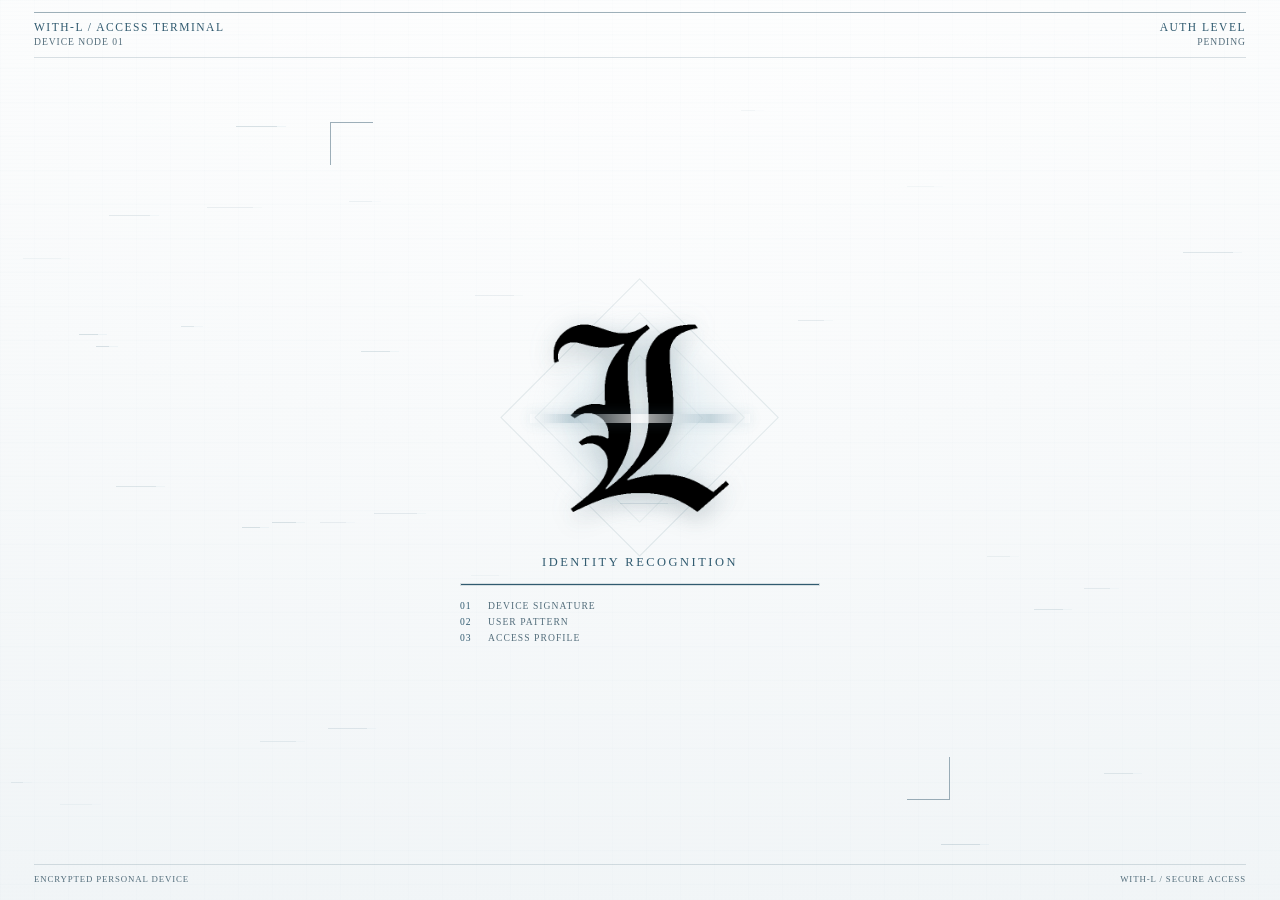
==== plus/index.html @ a5147365 "Update index.html" ====
<!DOCTYPE html>
<html lang="ja">
<head>

<!-- Google tag (gtag.js) -->
<script async src="https://www.googletagmanager.com/gtag/js?id=G-RCQJ80N404"></script>
<script>
  window.dataLayer = window.dataLayer || [];
  function gtag(){dataLayer.push(arguments);}
  gtag('js', new Date());

  gtag('config', 'G-RCQJ80N404');
</script>
  
  <meta charset="UTF-8">
  <meta name="viewport" content="width=device-width, initial-scale=1, viewport-fit=cover">
  <meta name="theme-color" content="#f5f7f8">
  <meta name="apple-mobile-web-app-capable" content="yes">
  <meta name="apple-mobile-web-app-title" content="with L+">

  <title>with L+</title>
  <meta
    name="description"
    content="Lと少し近い時間を過ごすための、with L派生版Webアプリです。"
  >

  <link rel="apple-touch-icon" href="../apple-touch-icon.png">
  <link rel="icon" type="image/png" href="../apple-touch-icon.png">
  <link rel="stylesheet" href="./style.css">
</head>

<body class="private-edition auth-locked">

  <section id="authOverlay" class="auth-overlay" role="dialog" aria-modal="true" aria-label="with L plus アクセス認証">
    <div class="auth-grid" aria-hidden="true"></div>
    <div class="auth-scan-beam" aria-hidden="true"></div>
    <div class="auth-fragments" id="authFragments" aria-hidden="true"></div>

    <header class="auth-hud" aria-hidden="true">
      <div><p>WITH-L / ACCESS TERMINAL</p><span>DEVICE NODE 01</span></div>
      <div><p>AUTH LEVEL</p><span id="authLevelLabel">PENDING</span></div>
    </header>

    <div id="authPanel" class="auth-panel">
      <div class="auth-logo-stage">
        <div class="auth-logo-diamond" aria-hidden="true"></div>
        <div class="auth-logo-halo" aria-hidden="true"></div>
        <img class="auth-logo" src="../l-logo.png" alt="Lのロゴ" draggable="false">
        <span class="auth-logo-reader" aria-hidden="true"></span>
      </div>
      <p id="authCode" class="auth-code">IDENTITY RECOGNITION</p>
      <div id="authProgress" class="auth-progress" aria-hidden="true"><span></span></div>
      <div id="authBootLog" class="auth-boot-log" aria-hidden="true">
        <p><span>01</span> DEVICE SIGNATURE</p>
        <p><span>02</span> USER PATTERN</p>
        <p><span>03</span> ACCESS PROFILE</p>
      </div>

      <div id="authIntro" class="auth-step" hidden>
        <p class="auth-message">
          貴女のことを確認させてもらいます。<br>
          嘘偽りなく答えてください。
        </p>
        <button id="authIntroContinue" class="auth-button auth-button-wide" type="button">
          CONTINUE
        </button>
      </div>

      <form id="authAgeForm" class="auth-step" hidden novalidate>
        <label for="authAge" class="auth-message">今、何歳ですか？</label>
        <p class="auth-input-note">ENTER YOUR AGE</p>
        <div class="auth-age-field">
          <input
            id="authAge"
            class="auth-passcode auth-age-input"
            type="text"
            inputmode="numeric"
            autocomplete="off"
            maxlength="3"
            pattern="[0-9]{1,3}"
            placeholder="--"
            aria-label="現在の年齢"
          >
          <span>AGE</span>
        </div>
        <button class="auth-button auth-button-wide" type="submit">SUBMIT</button>
        <p id="authAgeError" class="auth-error" role="alert"></p>
      </form>

      <div id="authQuestion" class="auth-step" hidden>
        <p class="auth-message">
          18歳以上ですか？
        </p>
        <div class="auth-choice-grid">
          <button class="auth-button" type="button" data-auth-age-confirm="yes">YES</button>
          <button class="auth-button auth-button-muted" type="button" data-auth-age-confirm="no">NO</button>
        </div>
      </div>

      <form id="authPasscodeForm" class="auth-step" hidden novalidate>
        <label for="authBirthYear" class="auth-message">最後にパスコードを入力してください。<br>パスコードは貴女の生まれ年です。</label>
        <p class="auth-input-note">ENTER 4 DIGITS</p>
        <input id="authBirthYear" class="auth-passcode" type="text" inputmode="numeric" autocomplete="off" maxlength="4" pattern="[0-9]{4}" placeholder="••••" aria-label="生まれ年4桁">
        <button class="auth-button auth-button-wide" type="submit">VERIFY</button>
        <p id="authError" class="auth-error" role="alert"></p>
      </form>

      <div id="authResult" class="auth-step auth-result" hidden>
        <p id="authResultCode" class="auth-result-code"></p>
        <p id="authResultMessage" class="auth-message"></p>
      </div>
    </div>

    <footer class="auth-footer" aria-hidden="true">
      <span>ENCRYPTED PERSONAL DEVICE</span><span>WITH-L / SECURE ACCESS</span>
    </footer>
  </section>

  <div class="screen-noise" aria-hidden="true"></div>
  <div class="scan-line" aria-hidden="true"></div>
  <div class="glitch-particles" id="glitchParticles" aria-hidden="true"></div>

  <main class="app-shell">
    <header class="top-hud" aria-label="端末情報">
      <div class="hud-block hud-left">
        <p class="hud-main">ID: WITH-L/01</p>
        <p class="hud-sub">ver.1.9.1</p>
        <div class="mini-meter" aria-hidden="true"><span></span></div>
      </div>

      <div class="clock-block">
        <time id="clock" class="clock">--:--:--</time>
        <p id="date" class="date">----</p>
      </div>

      <div class="hud-block hud-right">
        <p class="hud-main status-online">ONLINE</p>
        <p class="hud-sub">encrypted</p>
        <div class="hud-tools">
          <div class="signal-bars" aria-hidden="true">
            <span></span><span></span><span></span><span></span>
          </div>
        </div>
      </div>
    </header>

    <section class="hero" aria-labelledby="appTitle">
      <div class="side-data left-data" aria-hidden="true">
        <p>case file</p>
        <strong>WITH-L</strong>
        <div class="data-grid"></div>
      </div>

      <div class="logo-stage">
        <div class="logo-diamond" aria-hidden="true"></div>
        <div class="logo-glow" aria-hidden="true"></div>
        <div id="trainingLogoTimer" class="training-logo-timer" aria-hidden="true">
          <div class="training-logo-ring training-logo-ring-outer">
            <svg viewBox="0 0 120 120" preserveAspectRatio="xMidYMid meet">
              <circle class="training-logo-ring-track" cx="60" cy="60" r="53"></circle>
              <circle id="trainingLogoOuterProgress" class="training-logo-ring-progress" cx="60" cy="60" r="53"></circle>
            </svg>
          </div>
          <div class="training-logo-ring training-logo-ring-inner">
            <svg viewBox="0 0 120 120" preserveAspectRatio="xMidYMid meet">
              <circle class="training-logo-ring-track" cx="60" cy="60" r="44"></circle>
              <circle id="trainingLogoInnerProgress" class="training-logo-ring-progress" cx="60" cy="60" r="44"></circle>
            </svg>
          </div>
        </div>
        <div class="sleep-guide-rings" aria-hidden="true">
          <span class="sleep-guide-ring sleep-guide-ring-inner"></span>
          <span class="sleep-guide-ring sleep-guide-ring-outer"></span>
        </div>

        <div class="private-heartbeat" aria-hidden="true">
          <svg viewBox="0 0 420 90" preserveAspectRatio="none">
            <path
              class="heartbeat-base"
              d="M0 45 H115 L132 45 L143 20 L155 70 L168 45 H225 L238 45 L248 30 L258 58 L270 45 H420"
            ></path>
            <path
              class="heartbeat-pulse"
              d="M0 45 H115 L132 45 L143 20 L155 70 L168 45 H225 L238 45 L248 30 L258 58 L270 45 H420"
            ></path>
          </svg>
        </div>

        <img
          id="lLogo"
          class="l-logo"
          src="../l-logo.png"
          alt="Lのロゴ"
          draggable="false"
        >

        <div class="logo-slice slice-one" aria-hidden="true"></div>
        <div class="logo-slice slice-two" aria-hidden="true"></div>
      </div>

      <div class="side-data right-data" aria-hidden="true">
        <p>connection</p>
        <strong>stable</strong>
        <div class="waveform">
          <i></i><i></i><i></i><i></i><i></i>
          <i></i><i></i><i></i><i></i>
        </div>
      </div>

      <h1 id="appTitle" class="app-title">
        <span id="appTitleMain" class="app-title-main">with L</span>
        <span id="appTitleAccess" class="app-title-access" hidden>AGE VERIFIED</span>
      </h1>
      <p class="tagline">PRIVATE COMPANION TERMINAL</p>

      <div class="ornament" aria-hidden="true">
        <span></span><b>✦</b><span></span>
      </div>
    </section>

    <section id="menuPanel" class="menu-panel plus-menu-panel" aria-label="過ごし方を選ぶ">
      <button id="plusButton1" class="mode-button plus-mode-button plus-tone-private" type="button" data-mode="locked">
        <span id="plusIcon1" class="mode-icon" aria-hidden="true">
          <svg viewBox="0 0 24 24">
            <circle cx="6" cy="17" r="2.2"></circle>
            <path d="M8.2 17c4.8 0 3.2-9 8.2-9"></path>
            <circle cx="18" cy="7" r="2.2"></circle>
          </svg>
        </span>
        <span id="plusLabel1" class="mode-label">一緒に出かける</span>
        <span class="mode-arrow" aria-hidden="true">▶</span>
      </button>

      <button id="plusButton2" class="mode-button plus-mode-button plus-tone-bath" type="button" data-mode="locked">
        <span id="plusIcon2" class="mode-icon" aria-hidden="true">
          <svg viewBox="0 0 24 24">
            <path d="M5 10h11v4.2A4.8 4.8 0 0 1 11.2 19H9.8A4.8 4.8 0 0 1 5 14.2Z"></path>
            <path d="M16 11h1.2a2.3 2.3 0 0 1 0 4.6H16"></path>
            <path d="M8 7c-1-1.1 1-1.8 0-3"></path>
            <path d="M12 7c-1-1.1 1-1.8 0-3"></path>
            <path d="M4 20h14"></path>
          </svg>
        </span>
        <span id="plusLabel2" class="mode-label">一緒に食事する</span>
        <span class="mode-arrow" aria-hidden="true">▶</span>
      </button>

      <button id="plusButton3" class="mode-button plus-mode-button plus-tone-training" type="button" data-mode="locked">
        <span id="plusIcon3" class="mode-icon" aria-hidden="true">
          <svg viewBox="0 0 24 24">
            <circle cx="9" cy="12" r="4.5"></circle>
            <circle cx="15" cy="12" r="4.5"></circle>
            <path d="M11.5 8.3a4.5 4.5 0 0 1 0 7.4"></path>
          </svg>
        </span>
        <span id="plusLabel3" class="mode-label">一緒に過ごす</span>
        <span class="mode-arrow" aria-hidden="true">▶</span>
      </button>

      <button id="plusButton4" class="mode-button plus-mode-button plus-tone-sleep" type="button" data-mode="locked">
        <span id="plusIcon4" class="mode-icon" aria-hidden="true">
          <svg viewBox="0 0 24 24">
            <circle cx="12" cy="12" r="7.2"></circle>
            <path d="M12 8.2v4.1l2.8 1.7"></path>
            <path d="M12 2.8v2M12 19.2v2"></path>
          </svg>
        </span>
        <span id="plusLabel4" class="mode-label">一緒に集中</span>
        <span class="mode-arrow" aria-hidden="true">▶</span>
      </button>
    </section>

    <section id="modePanel" class="mode-panel" aria-live="polite" hidden>
      <div class="mode-heading">
        <button
          id="backButton"
          class="back-button"
          type="button"
          aria-label="最初の画面へ戻る"
        >←</button>

        <div>
          <p id="modeCode" class="mode-code">SESSION</p>
          <h2 id="modeTitle">一緒に過ごす</h2>
        </div>

        <div class="mode-heading-tools">
          <button
            id="trainingThemeButton"
            class="training-theme-button"
            type="button"
            aria-pressed="false"
            aria-label="ダークモードに切り替える"
            title="DARK MODE"
            hidden
          >
            <span id="trainingThemeLabel">D</span>
          </button>

          <div class="elapsed-wrap">
            <span>ELAPSED</span>
            <time id="elapsedTime">00:00</time>
          </div>
        </div>
      </div>

      <div id="actionButtons" class="action-grid"></div>

      <section id="bathScreen" class="bath-screen" aria-label="一緒にお風呂" hidden>
        <div class="bath-status">
          <span>BATH SESSION</span>
          <span id="bathTemperatureLabel">40°C</span>
        </div>

        <div class="bath-time-block">
          <time id="bathTime" datetime="PT0S">00:00</time>
          <span>ELAPSED BATH TIME</span>
        </div>

        <fieldset class="bath-temperature">
          <legend>WATER TEMPERATURE</legend>
          <div class="bath-temperature-grid">
            <label><input type="radio" name="bathTemperature" value="38"><span>38℃</span></label>
            <label><input type="radio" name="bathTemperature" value="39"><span>39℃</span></label>
            <label><input type="radio" name="bathTemperature" value="40" checked><span>40℃</span></label>
            <label><input type="radio" name="bathTemperature" value="41"><span>41℃</span></label>
            <label><input type="radio" name="bathTemperature" value="42"><span>42℃</span></label>
          </div>
        </fieldset>

        <div class="bath-controls">
          <button id="bathStartButton" class="training-primary-button" type="button">START / 入浴開始</button>
          <button id="bathEndButton" class="training-sub-button" type="button" disabled>END / 入浴終了</button>
        </div>

        <p class="training-safety-note">のぼせないよう、水分を取りながら使用してください。</p>
      </section>


      <section
        id="trainingScreen"
        class="training-inline"
        aria-label="一緒に運動"
        hidden
      >

        <section id="trainingSetupView" class="training-view training-setup-view" hidden>
          <div class="training-section-heading">
            <div>
              <p>SESSION CONFIGURATION</p>
              <h3 id="trainingSetupTitle">スクワット</h3>
            </div>
            <button
              id="trainingSetupBackButton"
              class="training-mini-button"
              type="button"
            >CHOICES</button>
          </div>

          <p id="trainingSetupSummary" class="training-setup-summary"></p>

          <div id="trainingSetupFields" class="training-config-card">
            <label class="training-field training-field-wide">
              <span>EXERCISE / 種目</span>
              <input id="trainingSetupName" type="text" maxlength="28">
            </label>

            <label class="training-field">
              <span>TYPE / 計測</span>
              <select id="trainingSetupType">
                <option value="reps">回数</option>
                <option value="timer">タイマー</option>
              </select>
            </label>

            <label class="training-field">
              <span>TARGET / 目標</span>
              <input
                id="trainingSetupTarget"
                type="number"
                min="1"
                max="999"
                inputmode="numeric"
              >
            </label>

            <label class="training-field">
              <span>SETS / セット</span>
              <input
                id="trainingSetupSets"
                type="number"
                min="1"
                max="10"
                inputmode="numeric"
              >
            </label>

            <label class="training-field">
              <span>REST / 休憩秒</span>
              <input
                id="trainingSetupRest"
                type="number"
                min="0"
                max="300"
                inputmode="numeric"
              >
            </label>
          </div>

          <button
            id="trainingStartButton"
            class="training-primary-button"
            type="button"
          >START / トレーニング開始</button>

          <p class="training-safety-note">
            体調に異変を感じた場合は、無理をせず中止してください。
          </p>
        </section>

        <section id="trainingEditorView" class="training-view training-editor-view" hidden>
          <div class="training-section-heading">
            <div>
              <p>PROGRAM CONFIGURATION</p>
              <h3>PROGRAM ARCHIVE</h3>
            </div>
            <span id="trainingMenuCount">3 ITEMS</span>
          </div>

          <div id="trainingMenuList" class="training-menu-list"></div>

          <button
            id="trainingAddItemButton"
            class="training-sub-button training-add-button"
            type="button"
          >＋ ADD ITEM</button>

          <button
            id="trainingEditorDoneButton"
            class="training-primary-button"
            type="button"
          >CLOSE</button>
        </section>

        <section id="trainingWorkoutView" class="training-view training-workout-view" hidden>
          <div class="training-workout-meta">
            <span id="trainingStepLabel">MENU 1 / 1</span>
            <span id="trainingSetLabel">SET 1 / 3</span>
          </div>

          <h3 id="trainingExerciseName" class="training-exercise-name">スクワット</h3>

          <button
            id="trainingTapButton"
            class="training-tap-button"
            type="button"
            aria-label="回数を1回追加"
          >
            <div id="trainingVital" class="training-vital" aria-hidden="true">
              <svg viewBox="0 0 480 92" preserveAspectRatio="none">
                <path class="training-vital-base" d="M0 46H112l17-1 13-28 17 59 16-31 19 1h61l14-1 11-18 14 36 16-18h170"></path>
                <path class="training-vital-pulse" d="M0 46H112l17-1 13-28 17 59 16-31 19 1h61l14-1 11-18 14 36 16-18h170"></path>
              </svg>
            </div>

            <span id="trainingTapLabel" class="training-tap-label">TAP</span>

            <span class="training-tap-value">
              <strong id="trainingValue">0</strong>
              <span id="trainingUnit">REP</span>
            </span>

            <small id="trainingTargetText" class="training-target">
              <span class="training-target-label">TARGET</span>
              <span id="trainingTargetValue" class="training-target-value">15</span>
            </small>
          </button>

          <div class="training-control-row">
            <button id="trainingPauseButton" class="training-control-button" type="button">
              PAUSE
            </button>
            <button id="trainingEndButton" class="training-control-button is-danger" type="button">
              END
            </button>
          </div>
        </section>

        <section id="trainingRestView" class="training-view training-rest-view" hidden>
          <p class="training-rest-code">RECOVERY SEQUENCE</p>
          <h3>REST</h3>
          <strong id="trainingRestTime">00:30</strong>
          <p id="trainingNextLabel">NEXT / スクワット SET 2</p>

          <button id="trainingSkipRestButton" class="training-sub-button" type="button">
            SKIP REST
          </button>

          <div class="training-control-row">
            <button id="trainingRestPauseButton" class="training-control-button" type="button">
              PAUSE
            </button>
            <button id="trainingRestEndButton" class="training-control-button is-danger" type="button">
              END
            </button>
          </div>
        </section>

      </section>
    </section>

    <section id="dialogueWindow" class="dialogue-window" aria-live="polite">
      <div class="speaker-tab">L</div>

      <button
        id="talkButton"
        class="talk-button"
        type="button"
        aria-label="Lの次の話を聞く"
      >
        TALK / 次の話
      </button>

      <button
        id="dialogueButton"
        class="dialogue-content"
        type="button"
        aria-label="メッセージを進める"
      >
        <span id="messageText" class="message-text"></span>
        <span id="typingCursor" class="typing-cursor" aria-hidden="true"></span>
        <span class="tap-hint" aria-hidden="true">TAP TO CONTINUE</span>
        <span class="next-indicator" aria-hidden="true">▼</span>
      </button>
    </section>

    <footer class="footer-note">
      <span>with L+ / UNOFFICIAL FAN-MADE PROJECT</span>
      <span>made by @uni_ikr</span>
    </footer>
  </main>
<section
    id="sleepScreen"
    class="sleep-screen"
    role="dialog"
    aria-modal="true"
    aria-label="一緒に眠る画面"
    hidden
  >
    <div class="sleep-stars" aria-hidden="true"></div>

    <div class="sleep-status">
      <span class="sleep-status-label">SLEEP LINK ACTIVE</span>

      <div class="sleep-time-data">
        <div>
          <span>TIME</span>
          <time id="sleepClock">--:--</time>
        </div>

        <div>
          <span>SLEEP</span>
          <time id="sleepElapsed">00:00:00</time>
        </div>
      </div>
    </div>

    <div class="sleep-visual" aria-hidden="true">
      <div class="sleep-breath-ring ring-one"></div>
      <div class="sleep-breath-ring ring-two"></div>
      <img
        class="sleep-logo"
        src="../l-logo.png"
        alt=""
        draggable="false"
      >
    </div>

    <p id="sleepLine" class="sleep-line">
      おやすみなさい。眠るまで、私がそばにいます。
    </p>

    <div id="sleepControls" class="sleep-controls">
      <button id="wakeButton" class="wake-button" type="button">
        WAKE / 起きる
      </button>
      <p>画面をタップすると操作表示を切り替えます</p>
    </div>
  </section>

  <script src="./script.js"></script>
</body>
</html>
---- plus/style.css ----
:root {
  --bg: #f3f6f7;
  --surface: rgba(255, 255, 255, 0.82);
  --ink: #15232b;
  --muted: #536d7b;
  --line: rgba(72, 105, 123, 0.52);
  --line-soft: rgba(72, 105, 123, 0.20);
  --accent: #64879a;
  --accent-dark: #315b70;
  --shadow: rgba(47, 75, 89, 0.16);
  --safe-top: env(safe-area-inset-top, 0px);
  --safe-bottom: env(safe-area-inset-bottom, 0px);
  --font-ui:
    "Avenir Next",
    "Helvetica Neue",
    -apple-system,
    BlinkMacSystemFont,
    "Hiragino Kaku Gothic ProN",
    "Hiragino Sans",
    sans-serif;
  --font-jp:
    "Hiragino Mincho ProN",
    "Yu Mincho",
    "YuMincho",
    "Noto Serif JP",
    serif;
  --font-display:
    "Times New Roman",
    "Baskerville",
    Georgia,
    serif;
}

* {
  box-sizing: border-box;
}

html {
  min-height: 100%;
  background: var(--bg);
}

body {
  min-width: 320px;
  min-height: 100vh;
  min-height: 100dvh;
  margin: 0;
  overflow-x: hidden;
  color: var(--ink);
  background:
    linear-gradient(rgba(255, 255, 255, 0.70), rgba(241, 245, 247, 0.88)),
    repeating-linear-gradient(
      0deg,
      rgba(65, 103, 123, 0.035) 0,
      rgba(65, 103, 123, 0.035) 1px,
      transparent 1px,
      transparent 4px
    ),
    radial-gradient(
      circle at 50% 25%,
      #ffffff 0,
      #f7f9fa 44%,
      #edf2f4 100%
    );
  font-family: var(--font-jp);
  font-weight: 400;
  font-synthesis: none;
  font-kerning: normal;
  font-feature-settings: "palt" 1;
  -webkit-font-smoothing: antialiased;
  text-rendering: optimizeLegibility;
  -webkit-tap-highlight-color: transparent;
}

button {
  color: inherit;
  font: inherit;
}

button:focus-visible {
  outline: 2px solid var(--accent-dark);
  outline-offset: 3px;
}

[hidden] {
  display: none !important;
}

.screen-noise,
.scan-line,
.glitch-particles {
  position: fixed;
  inset: 0;
  z-index: 20;
  pointer-events: none;
}

.screen-noise {
  opacity: 0.16;
  mix-blend-mode: multiply;
  background-image:
    repeating-radial-gradient(
      circle at 20% 30%,
      rgba(50, 91, 111, 0.08) 0 0.4px,
      transparent 0.5px 4px
    ),
    repeating-radial-gradient(
      circle at 75% 65%,
      rgba(50, 91, 111, 0.06) 0 0.5px,
      transparent 0.6px 5px
    );
  background-size: 90px 90px, 120px 120px;
  animation: noiseShift 0.22s steps(2) infinite;
}

.scan-line {
  top: -22vh;
  bottom: auto;
  height: 18vh;
  opacity: 0.14;
  background: linear-gradient(
    to bottom,
    transparent,
    rgba(92, 131, 151, 0.04) 20%,
    rgba(92, 131, 151, 0.18) 52%,
    rgba(255, 255, 255, 0.38) 58%,
    transparent
  );
  animation: scan 8s linear infinite;
}

.glitch-particles span {
  position: absolute;
  top: var(--y);
  left: var(--x);
  width: var(--w);
  height: 1px;
  opacity: var(--o);
  background: rgba(81, 127, 151, 0.72);
  box-shadow: 10px 0 rgba(178, 208, 219, 0.52);
  animation: particleFlicker var(--d) steps(2) infinite;
}

.app-shell {
  position: relative;
  z-index: 1;
  display: flex;
  flex-direction: column;
  width: min(100%, 720px);
  min-height: 100vh;
  min-height: 100dvh;
  margin: 0 auto;
  padding:
    calc(12px + var(--safe-top))
    clamp(14px, 4vw, 34px)
    calc(12px + var(--safe-bottom));
}

.app-shell::before,
.app-shell::after {
  content: "";
  position: fixed;
  top: 12px;
  bottom: 12px;
  width: 1px;
  opacity: 0.46;
  background: linear-gradient(
    to bottom,
    transparent,
    var(--line) 10%,
    var(--line-soft) 55%,
    var(--line) 90%,
    transparent
  );
}

.app-shell::before {
  left: max(8px, calc(50% - 370px));
}

.app-shell::after {
  right: max(8px, calc(50% - 370px));
}

.top-hud {
  position: relative;
  display: grid;
  grid-template-columns: 1fr auto 1fr;
  align-items: start;
  gap: 10px;
  flex: 0 0 auto;
  padding: 3px 0 8px;
  border-top: 1px solid var(--line);
  font-family: var(--font-display);
}

.hud-block {
  padding-top: 8px;
  color: var(--muted);
  letter-spacing: 0.06em;
}

.hud-right {
  text-align: right;
}

.hud-main,
.hud-sub,
.date,
.tagline,
.mode-code {
  margin: 0;
}

.hud-main {
  font-size: clamp(0.67rem, 2.5vw, 0.82rem);
}

.hud-sub {
  margin-top: 2px;
  font-size: clamp(0.57rem, 2vw, 0.70rem);
  opacity: 0.84;
}

.status-online {
  position: relative;
  display: inline-block;
}

.status-online::before {
  content: "";
  position: absolute;
  top: 50%;
  left: -11px;
  width: 5px;
  height: 5px;
  border-radius: 50%;
  background: #7395a8;
  box-shadow: 0 0 8px rgba(91, 142, 169, 0.8);
  transform: translateY(-50%);
  animation: onlinePulse 1.8s ease-in-out infinite;
}

.mini-meter {
  width: 64px;
  height: 4px;
  margin-top: 5px;
  border: 1px solid var(--line);
}

.mini-meter span {
  display: block;
  width: 32%;
  height: 100%;
  background: var(--accent);
  animation: meterMove 4s ease-in-out infinite alternate;
}

.signal-bars {
  display: flex;
  justify-content: flex-end;
  gap: 3px;
  margin-top: 5px;
}

.signal-bars span {
  width: 6px;
  height: 6px;
  border: 1px solid var(--line);
  background: rgba(99, 129, 145, 0.16);
}

.signal-bars span:nth-child(-n + 3) {
  background: rgba(84, 120, 140, 0.50);
}

.clock-block {
  padding-top: 5px;
  color: var(--accent-dark);
  text-align: center;
}

.clock {
  display: block;
  font-size: clamp(1.42rem, 6.5vw, 2.18rem);
  font-variant-numeric: tabular-nums;
  letter-spacing: 0.06em;
  line-height: 1;
  text-shadow: 0 0 15px rgba(105, 148, 168, 0.22);
}

.date {
  margin-top: 5px;
  color: var(--muted);
  font-size: clamp(0.55rem, 2vw, 0.70rem);
  letter-spacing: 0.12em;
}

.hero {
  position: relative;
  flex: 0 0 auto;
  padding: 1px 0 5px;
  text-align: center;
}

.logo-stage {
  position: relative;
  display: grid;
  place-items: center;
  width: min(68vw, 340px);
  aspect-ratio: 1 / 1;
  margin: 0 auto;
}

.logo-diamond {
  position: absolute;
  width: 70%;
  height: 70%;
  border: 1px solid rgba(100, 134, 151, 0.14);
  background: linear-gradient(
    135deg,
    rgba(130, 159, 173, 0.08),
    rgba(255, 255, 255, 0.06)
  );
  transform: rotate(45deg);
  animation: diamondFloat 9s ease-in-out infinite;
}

.logo-diamond::before,
.logo-diamond::after {
  content: "";
  position: absolute;
  inset: 8.5%;
  border: 1px solid rgba(100, 134, 151, 0.09);
}

.logo-diamond::after {
  inset: 22%;
}

.logo-glow {
  position: absolute;
  width: 62%;
  height: 62%;
  border-radius: 50%;
  background: radial-gradient(
    circle,
    rgba(255, 255, 255, 0.96),
    rgba(191, 214, 224, 0.28) 45%,
    transparent 72%
  );
  filter: blur(12px);
  animation: glowPulse 4.8s ease-in-out infinite;
}

.l-logo {
  position: relative;
  z-index: 3;
  display: block;
  width: 74%;
  max-height: 74%;
  object-fit: contain;
  filter:
    drop-shadow(0 10px 11px rgba(43, 58, 66, 0.15))
    drop-shadow(0 0 10px rgba(113, 148, 167, 0.18));
  user-select: none;
  animation: logoFloat 6s ease-in-out infinite;
}

.logo-stage::before,
.logo-stage::after {
  content: "";
  position: absolute;
  z-index: 5;
  left: 13%;
  right: 13%;
  height: 2px;
  opacity: 0;
  background: linear-gradient(
    to right,
    transparent,
    rgba(92, 135, 157, 0.6) 18%,
    rgba(255, 255, 255, 0.9) 55%,
    rgba(92, 135, 157, 0.4) 80%,
    transparent
  );
  animation: logoGlitch 7s steps(1) infinite;
}

.logo-stage::before {
  top: 38%;
}

.logo-stage::after {
  top: 61%;
  animation-delay: 1.1s;
}

.logo-slice {
  position: absolute;
  z-index: 6;
  left: 18%;
  right: 18%;
  height: 7px;
  opacity: 0;
  background: rgba(206, 226, 234, 0.38);
  mix-blend-mode: multiply;
}

.slice-one {
  top: 43%;
  animation: sliceGlitch 6.4s steps(1) infinite;
}

.slice-two {
  top: 57%;
  animation: sliceGlitch 8.2s steps(1) 1.8s infinite;
}

.hero h1 {
  margin: -8px 0 0;
  color: var(--ink);
  font-family: var(--font-display);
  font-weight: 400;
}

.app-title {
  display: flex;
  align-items: baseline;
  justify-content: center;
  gap: clamp(7px, 2.2vw, 11px);
  line-height: 1;
  white-space: nowrap;
}

.app-title-main {
  font-size: clamp(1.02rem, 4.1vw, 1.25rem);
  letter-spacing: 0.30em;
  text-indent: 0.30em;
}

.app-title-access {
  display: inline-flex;
  align-items: center;
  gap: clamp(5px, 1.5vw, 8px);
  color: var(--ink);
  font-family: var(--font-display);
  font-size: clamp(0.60rem, 2.05vw, 0.71rem);
  font-weight: 400;
  letter-spacing: 0.19em;
  text-indent: 0.19em;
  opacity: 0.66;
  transform: translateY(-0.02em);
}

.app-title-access::before,
.app-title-access::after {
  content: "";
  display: block;
  width: clamp(10px, 3vw, 17px);
  height: 1px;
  background: linear-gradient(
    to right,
    transparent,
    var(--line)
  );
  opacity: 0.72;
}

.app-title-access::after {
  transform: scaleX(-1);
}

.tagline {
  margin-top: 5px;
  color: var(--muted);
  font-family: var(--font-display);
  font-size: clamp(0.55rem, 2vw, 0.66rem);
  letter-spacing: 0.16em;
}

.ornament {
  display: flex;
  align-items: center;
  justify-content: center;
  gap: 9px;
  width: min(62%, 250px);
  margin: 7px auto 0;
  color: var(--accent);
}

.ornament span {
  flex: 1;
  height: 1px;
  background: linear-gradient(to right, transparent, var(--line));
}

.ornament span:last-child {
  background: linear-gradient(to left, transparent, var(--line));
}

.ornament b {
  font-size: 0.62rem;
  font-weight: 400;
}

.side-data {
  position: absolute;
  top: 34%;
  z-index: 4;
  color: var(--muted);
  font-family: var(--font-display);
  font-size: clamp(0.55rem, 1.7vw, 0.66rem);
  letter-spacing: 0.04em;
  text-align: left;
  opacity: 0.75;
}

.side-data p,
.side-data strong {
  margin: 0;
}

.side-data p::before {
  content: "— ";
}

.side-data strong {
  display: block;
  margin-top: 3px;
  font-weight: 400;
}

.left-data {
  left: 0;
}

.right-data {
  right: 0;
  text-align: right;
}

.data-grid {
  width: 58px;
  height: 31px;
  margin-top: 8px;
  opacity: 0.46;
  background:
    repeating-linear-gradient(
      90deg,
      var(--line) 0 1px,
      transparent 1px 8px
    ),
    repeating-linear-gradient(
      0deg,
      var(--line-soft) 0 1px,
      transparent 1px 7px
    );
}

.waveform {
  display: flex;
  align-items: center;
  justify-content: flex-end;
  gap: 2px;
  width: 64px;
  height: 27px;
  margin-top: 7px;
  padding: 4px;
  border: 1px solid var(--line-soft);
}

.waveform i {
  display: block;
  width: 2px;
  height: var(--h, 40%);
  background: var(--accent);
  animation: wave 1.8s ease-in-out infinite alternate;
}

.waveform i:nth-child(1) { --h: 18%; animation-delay: -0.8s; }
.waveform i:nth-child(2) { --h: 62%; animation-delay: -0.4s; }
.waveform i:nth-child(3) { --h: 35%; animation-delay: -1.2s; }
.waveform i:nth-child(4) { --h: 78%; animation-delay: -0.2s; }
.waveform i:nth-child(5) { --h: 42%; animation-delay: -1.5s; }
.waveform i:nth-child(6) { --h: 70%; animation-delay: -0.7s; }
.waveform i:nth-child(7) { --h: 26%; animation-delay: -1.1s; }
.waveform i:nth-child(8) { --h: 58%; animation-delay: -0.5s; }
.waveform i:nth-child(9) { --h: 32%; animation-delay: -1.4s; }

.menu-panel,
.mode-panel {
  width: min(100%, 560px);
  margin: 0 auto 10px;
}

.mode-button {
  position: relative;
  display: grid;
  grid-template-columns: 36px 1fr 20px;
  align-items: center;
  width: 100%;
  min-height: 53px;
  margin: 0 0 6px;
  padding: 8px 18px;
  overflow: hidden;
  color: var(--ink);
  border: 1px solid var(--line);
  background: linear-gradient(
    120deg,
    rgba(255, 255, 255, 0.88),
    rgba(234, 242, 246, 0.78)
  );
  box-shadow:
    0 4px 14px rgba(47, 75, 89, 0.12),
    inset 0 0 0 3px rgba(255, 255, 255, 0.60);
  cursor: pointer;
  transition:
    transform 180ms ease,
    border-color 180ms ease,
    box-shadow 180ms ease,
    background 180ms ease;
}

.mode-button::before,
.mode-button::after,
.action-button::before,
.action-button::after {
  content: "";
  position: absolute;
  width: 13px;
  height: 13px;
  pointer-events: none;
}

.mode-button::before,
.action-button::before {
  top: 4px;
  left: 4px;
  border-top: 1px solid var(--accent);
  border-left: 1px solid var(--accent);
}

.mode-button::after,
.action-button::after {
  right: 4px;
  bottom: 4px;
  border-right: 1px solid var(--accent);
  border-bottom: 1px solid var(--accent);
}

.mode-button:hover,
.mode-button:active {
  border-color: var(--accent-dark);
  background: linear-gradient(
    120deg,
    rgba(255, 255, 255, 0.98),
    rgba(221, 236, 243, 0.92)
  );
  box-shadow:
    0 7px 22px rgba(52, 85, 101, 0.18),
    inset 0 0 0 3px rgba(255, 255, 255, 0.75);
  transform: translateY(-1px);
}

.mode-button:active {
  transform: translateY(0);
}

.mode-icon {
  display: grid;
  place-items: center;
  width: 30px;
  height: 30px;
  color: var(--accent-dark);
}

.mode-icon svg {
  width: 23px;
  height: 23px;
  overflow: visible;
  fill: none;
  stroke: currentColor;
  stroke-width: 1.35;
  stroke-linecap: round;
  stroke-linejoin: round;
  vector-effect: non-scaling-stroke;
  filter: drop-shadow(0 1px 2px rgba(67, 101, 118, 0.12));
  transition:
    transform 180ms ease,
    opacity 180ms ease;
}

.mode-button:hover .mode-icon svg {
  opacity: 0.92;
  transform: translateY(-1px) scale(1.04);
}

.mode-label {
  font-family: var(--font-jp);
  font-size: clamp(1.02rem, 3.9vw, 1.18rem);
  font-weight: 400;
  letter-spacing: 0.055em;
}

.mode-arrow {
  color: var(--muted);
  font-size: 0.60rem;
  transition: transform 180ms ease;
}

.mode-button:hover .mode-arrow {
  transform: translateX(3px);
}

.mode-panel {
  animation: panelIn 260ms ease both;
}

.mode-heading {
  display: grid;
  grid-template-columns: 40px 1fr auto;
  align-items: center;
  gap: 10px;
  margin-bottom: 9px;
  padding: 8px 0 9px;
  border-top: 1px solid var(--line);
  border-bottom: 1px solid var(--line-soft);
}

.mode-heading h2 {
  margin: 2px 0 0;
  font-family: var(--font-jp);
  font-size: clamp(1.04rem, 4vw, 1.28rem);
  font-weight: 400;
  letter-spacing: 0.065em;
}

.mode-code {
  color: var(--muted);
  font-family: var(--font-display);
  font-size: 0.55rem;
  letter-spacing: 0.15em;
}

.back-button {
  width: 36px;
  height: 36px;
  color: var(--accent-dark);
  border: 1px solid var(--line);
  background: rgba(255, 255, 255, 0.72);
  cursor: pointer;
}

.elapsed-wrap {
  color: var(--muted);
  text-align: right;
}

.elapsed-wrap span,
.elapsed-wrap time {
  display: block;
}

.elapsed-wrap span {
  font-family: var(--font-display);
  font-size: 0.49rem;
  letter-spacing: 0.14em;
}

.elapsed-wrap time {
  margin-top: 3px;
  color: var(--accent-dark);
  font-family: var(--font-ui);
  font-size: 0.88rem;
  font-variant-numeric: tabular-nums;
  font-weight: 400;
  letter-spacing: 0.05em;
}

.action-grid {
  display: grid;
  grid-template-columns: repeat(2, minmax(0, 1fr));
  gap: 7px;
}

.action-button {
  position: relative;
  min-height: 48px;
  padding: 8px 9px;
  color: var(--ink);
  border: 1px solid var(--line-soft);
  background: rgba(255, 255, 255, 0.76);
  box-shadow: 0 4px 12px rgba(72, 99, 114, 0.08);
  font-family: var(--font-jp);
  font-size: clamp(0.86rem, 3.25vw, 1rem);
  font-weight: 400;
  line-height: 1.45;
  letter-spacing: 0.025em;
  cursor: pointer;
  transition:
    border-color 160ms ease,
    background 160ms ease,
    transform 160ms ease;
}

.action-button:hover,
.action-button:active {
  border-color: var(--accent);
  background: rgba(226, 239, 245, 0.94);
  transform: translateY(-1px);
}

.action-button.is-wide {
  grid-column: 1 / -1;
}

.dialogue-window {
  position: relative;
  flex: 0 0 auto;
  width: min(100%, 660px);
  min-height: 136px;
  margin: 13px auto 7px;
  padding: 4px;
  border: 1px solid var(--line);
  background: rgba(255, 255, 255, 0.70);
  box-shadow:
    0 9px 26px rgba(69, 94, 108, 0.13),
    inset 0 0 0 1px rgba(255, 255, 255, 0.80);
}

.dialogue-window::before,
.dialogue-window::after {
  content: "";
  position: absolute;
  width: 27px;
  height: 27px;
  pointer-events: none;
}

.dialogue-window::before {
  top: 7px;
  left: 7px;
  border-top: 1px solid var(--accent-dark);
  border-left: 1px solid var(--accent-dark);
}

.dialogue-window::after {
  right: 7px;
  bottom: 7px;
  border-right: 1px solid var(--accent-dark);
  border-bottom: 1px solid var(--accent-dark);
}

.speaker-tab,
.talk-button {
  position: absolute;
  z-index: 3;
  top: -16px;
  display: grid;
  place-items: center;
  height: 34px;
  color: var(--ink);
  border: 1px solid var(--line);
  background: #f7f9fa;
  box-shadow: 0 3px 9px rgba(60, 89, 104, 0.08);
}

.speaker-tab {
  left: 20px;
  width: 92px;
  font-family: var(--font-display);
  font-size: 1rem;
  letter-spacing: 0.20em;
  text-indent: 0.20em;
}

.talk-button {
  right: 20px;
  min-width: 126px;
  padding: 0 13px;
  color: var(--accent-dark);
  font-family: var(--font-display);
  font-size: 0.63rem;
  letter-spacing: 0.08em;
  cursor: pointer;
}

.talk-button:hover,
.talk-button:active {
  border-color: var(--accent-dark);
  background: #eaf2f6;
}

.speaker-tab::before,
.speaker-tab::after {
  content: "";
  position: absolute;
  top: 50%;
  width: 20px;
  height: 1px;
  background: var(--line);
}

.speaker-tab::before {
  left: -20px;
}

.speaker-tab::after {
  right: -20px;
}

.dialogue-content {
  position: relative;
  display: block;
  width: 100%;
  min-height: 126px;
  padding: 29px 34px 33px;
  color: var(--ink);
  border: 0;
  background:
    radial-gradient(
      circle at 84% 50%,
      rgba(124, 156, 171, 0.09),
      transparent 28%
    ),
    rgba(255, 255, 255, 0.36);
  text-align: left;
  cursor: pointer;
}

.message-text {
  font-family: var(--font-jp);
  font-size: clamp(1.06rem, 4.25vw, 1.24rem);
  font-weight: 400;
  line-height: 1.78;
  letter-spacing: 0.018em;
  overflow-wrap: anywhere;
}

.typing-cursor {
  display: inline-block;
  width: 0.50em;
  height: 0.84em;
  margin-left: 0.20em;
  background: var(--muted);
  vertical-align: -0.05em;
  animation: cursorBlink 0.82s steps(1) infinite;
}

.tap-hint {
  position: absolute;
  left: 20px;
  bottom: 9px;
  color: var(--muted);
  font-family: var(--font-display);
  font-size: 0.48rem;
  letter-spacing: 0.13em;
  opacity: 0.66;
}

.next-indicator {
  position: absolute;
  right: 21px;
  bottom: 9px;
  color: var(--accent-dark);
  font-size: 0.62rem;
  animation: indicatorBounce 1.5s ease-in-out infinite;
}

.footer-note {
  display: flex;
  justify-content: space-between;
  gap: 14px;
  flex: 0 0 auto;
  padding: 2px 2px 0;
  color: var(--muted);
  font-family: var(--font-display);
  font-size: clamp(0.47rem, 1.7vw, 0.59rem);
  letter-spacing: 0.08em;
  opacity: 0.78;
}

.is-glitching .l-logo {
  animation: logoHardGlitch 160ms steps(2) 1;
}

.is-glitching .dialogue-window {
  transform: translateX(1px);
  filter: contrast(1.04);
}

@keyframes noiseShift {
  0% { transform: translate(0, 0); }
  25% { transform: translate(1px, -1px); }
  50% { transform: translate(-1px, 1px); }
  75% { transform: translate(1px, 1px); }
  100% { transform: translate(0, 0); }
}

@keyframes scan {
  from { transform: translateY(0); }
  to { transform: translateY(128vh); }
}

@keyframes particleFlicker {
  0%, 14%, 55%, 100% {
    opacity: var(--o);
    transform: translateX(0);
  }
  15% {
    opacity: 0;
  }
  57% {
    opacity: calc(var(--o) * 0.25);
    transform: translateX(5px);
  }
}

@keyframes onlinePulse {
  0%, 100% {
    opacity: 0.45;
    transform: translateY(-50%) scale(0.8);
  }
  50% {
    opacity: 1;
    transform: translateY(-50%) scale(1.12);
  }
}

@keyframes meterMove {
  from { width: 20%; }
  to { width: 78%; }
}

@keyframes diamondFloat {
  0%, 100% {
    opacity: 0.68;
    transform: rotate(45deg) scale(0.98);
  }
  50% {
    opacity: 1;
    transform: rotate(45deg) scale(1.025);
  }
}

@keyframes glowPulse {
  0%, 100% {
    opacity: 0.55;
    transform: scale(0.92);
  }
  50% {
    opacity: 0.92;
    transform: scale(1.08);
  }
}

@keyframes logoFloat {
  0%, 100% { transform: translateY(0); }
  50% { transform: translateY(-5px); }
}

@keyframes logoGlitch {
  0%, 91%, 94%, 100% {
    opacity: 0;
    transform: translateX(0);
  }
  92% {
    opacity: 0.8;
    transform: translateX(-9px);
  }
  93% {
    opacity: 0.28;
    transform: translateX(10px);
  }
}

@keyframes sliceGlitch {
  0%, 84%, 87%, 100% {
    opacity: 0;
    transform: translateX(0);
  }
  85% {
    opacity: 0.9;
    transform: translateX(13px);
  }
  86% {
    opacity: 0.32;
    transform: translateX(-8px);
  }
}

@keyframes wave {
  from {
    opacity: 0.38;
    transform: scaleY(0.5);
  }
  to {
    opacity: 0.9;
    transform: scaleY(1);
  }
}

@keyframes panelIn {
  from {
    opacity: 0;
    transform: translateY(7px);
  }
  to {
    opacity: 1;
    transform: translateY(0);
  }
}

@keyframes cursorBlink {
  0%, 46% { opacity: 0.85; }
  47%, 100% { opacity: 0; }
}

@keyframes indicatorBounce {
  0%, 100% {
    opacity: 0.45;
    transform: translateY(0);
  }
  50% {
    opacity: 0.9;
    transform: translateY(3px);
  }
}

@keyframes logoHardGlitch {
  0% {
    transform: translate(0, 0);
    filter: drop-shadow(-3px 0 rgba(93, 153, 181, 0.36));
  }
  34% {
    transform: translate(-4px, 1px);
  }
  67% {
    transform: translate(4px, -1px);
    filter: drop-shadow(3px 0 rgba(163, 198, 213, 0.5));
  }
  100% {
    transform: translate(0, 0);
  }
}

@media (max-width: 600px) {
  .app-shell {
    padding-left: 13px;
    padding-right: 13px;
  }

  .logo-stage {
    width: min(66vw, 285px);
  }

  .side-data {
    top: 38%;
    opacity: 0.52;
  }

  .dialogue-content {
    padding-right: 23px;
    padding-left: 23px;
  }

  .mode-button {
    padding-right: 14px;
    padding-left: 14px;
  }
}

@media (max-width: 430px) {
  .hud-main {
    letter-spacing: 0.02em;
  }

  .clock {
    letter-spacing: 0.03em;
  }

  .side-data {
    display: none;
  }

  .action-grid {
    grid-template-columns: repeat(2, minmax(0, 1fr));
  }

  .action-button.is-wide {
    grid-column: 1 / -1;
  }

  .talk-button {
    right: 14px;
    min-width: 116px;
    padding: 0 9px;
  }

  .speaker-tab {
    left: 14px;
    width: 74px;
  }

  .footer-note {
    gap: 8px;
    font-size: 0.47rem;
  }
}

@media (max-width: 600px) and (max-height: 760px) {
  .app-shell {
    padding-top: calc(7px + var(--safe-top));
    padding-bottom: calc(7px + var(--safe-bottom));
  }

  .top-hud {
    padding-bottom: 4px;
  }

  .hud-block {
    padding-top: 5px;
  }

  .mini-meter,
  .signal-bars,
  .date {
    display: none;
  }

  .clock {
    font-size: clamp(1.25rem, 6vw, 1.62rem);
  }

  .hero {
    padding: 1px 0 4px;
  }

  .logo-stage {
    width: min(51vw, 215px);
  }

  .app-title {
    gap: 7px;
  }

  .app-title-main {
    font-size: 0.95rem;
  }

  .app-title-access {
    gap: 4px;
    font-size: 0.54rem;
  }

  .app-title-access::before,
  .app-title-access::after {
    width: 9px;
  }

  .tagline {
    margin-top: 3px;
    font-size: 0.50rem;
  }

  .ornament {
    margin-top: 4px;
  }

  .menu-panel,
  .mode-panel {
    margin-bottom: 5px;
  }

  .mode-button {
    min-height: 47px;
    margin-bottom: 5px;
    padding-top: 6px;
    padding-bottom: 6px;
  }

  .mode-label {
    font-size: 0.98rem;
  }

  .mode-heading {
    margin-bottom: 6px;
    padding-top: 5px;
    padding-bottom: 6px;
  }

  .action-button {
    min-height: 42px;
    padding: 6px 7px;
    font-size: 0.84rem;
  }

  .dialogue-window {
    min-height: 114px;
    margin-top: 11px;
    margin-bottom: 4px;
  }

  .dialogue-content {
    min-height: 104px;
    padding-top: 26px;
    padding-bottom: 26px;
  }

  .message-text {
    font-size: 1rem;
    line-height: 1.62;
  }

  .footer-note {
    display: none;
  }
}

@media (max-width: 360px) {
  .talk-button {
    min-width: 104px;
    font-size: 0.56rem;
  }

  .mode-label {
    font-size: 0.97rem;
    letter-spacing: 0.035em;
  }

  .message-text {
    font-size: 1rem;
  }
}



/* ========================================
   PRIVATE EDITION / MAIKO ONLY
======================================== */

.private-edition {
  --private-pink: #c985a2;
  --private-pink-dark: #87596d;
  --private-pink-light: #e5b6ca;
  --private-pink-soft: rgba(201, 133, 162, 0.16);
  --private-heartbeat-duration: 2.58s;
}

.private-edition .menu-panel {
  display: grid;
  grid-template-columns: repeat(2, minmax(0, 1fr));
  gap: 7px;
}

.private-edition .menu-panel .mode-button {
  grid-template-columns: 30px minmax(0, 1fr) 12px;
  min-height: 61px;
  margin: 0;
  padding-right: 10px;
  padding-left: 10px;
}

.private-edition .menu-panel .mode-label {
  min-width: 0;
  font-size: clamp(0.82rem, 3.05vw, 0.98rem);
  letter-spacing: 0.025em;
  white-space: nowrap;
  text-align: center;
}


.private-edition .sleep-mode-button {
  border-color: rgba(83, 103, 145, 0.40);
  background:
    linear-gradient(
      120deg,
      rgba(255, 255, 255, 0.94),
      rgba(232, 237, 247, 0.84)
    );
}

.private-edition .sleep-mode-button .mode-icon,
.private-edition .sleep-mode-button .mode-arrow {
  color: #536b9a;
}

.private-edition .sleep-mode-button::before,
.private-edition .sleep-mode-button::after {
  border-color: rgba(83, 107, 154, 0.70);
}

.private-edition .private-mode-button {
  border-color: rgba(135, 89, 109, 0.42);
  background:
    linear-gradient(
      120deg,
      rgba(255, 255, 255, 0.94),
      rgba(242, 232, 237, 0.84)
    );
  box-shadow:
    0 5px 18px rgba(112, 65, 84, 0.13),
    inset 0 0 0 3px rgba(255, 255, 255, 0.64);
}

.private-edition .private-mode-button .mode-icon,
.private-edition .private-mode-button .mode-arrow {
  color: var(--private-pink-dark);
}

.private-edition .private-mode-button::before,
.private-edition .private-mode-button::after {
  border-color: var(--private-pink);
}


.private-heartbeat {
  position: absolute;
  z-index: 2;
  top: 50%;
  left: 50%;
  width: 116%;
  height: 68px;
  opacity: 0;
  pointer-events: none;
  transform: translate(-50%, -50%);
  transition: opacity 260ms ease;
}

.private-heartbeat svg {
  width: 100%;
  height: 100%;
  overflow: visible;
}

.private-heartbeat path {
  fill: none;
  stroke-linecap: round;
  stroke-linejoin: round;
  vector-effect: non-scaling-stroke;
}

.heartbeat-base {
  stroke: rgba(135, 89, 109, 0.13);
  stroke-width: 1;
}

.heartbeat-pulse {
  stroke: var(--private-pink);
  stroke-width: 1.55;
  stroke-dasharray: 58 540;
  filter:
    drop-shadow(0 0 4px rgba(201, 133, 162, 0.52))
    drop-shadow(0 0 10px rgba(201, 133, 162, 0.20));
}

.private-edition.private-session-active .private-heartbeat {
  opacity: 0.72;
}

.private-edition.private-session-active .heartbeat-pulse {
  animation:
    privateHeartbeatTrace
    var(--private-heartbeat-duration)
    linear
    infinite;
}

.private-edition.private-session-active .logo-glow {
  background:
    radial-gradient(
      circle,
      rgba(255, 248, 251, 0.96),
      rgba(201, 133, 162, 0.30) 34%,
      rgba(201, 133, 162, 0.11) 55%,
      transparent 76%
    );
  filter:
    blur(12px)
    drop-shadow(0 0 15px rgba(201, 133, 162, 0.22));
  animation:
    privateHeartbeatGlow
    var(--private-heartbeat-duration)
    ease-in-out
    infinite;
}

.private-edition.private-session-active .l-logo {
  animation:
    privateHeartbeatLogo
    var(--private-heartbeat-duration)
    ease-in-out
    infinite;
}

.private-edition.private-session-active .waveform i {
  background: var(--private-pink);
  box-shadow: 0 0 4px rgba(201, 133, 162, 0.30);
  animation:
    privateWaveBeat
    var(--private-heartbeat-duration)
    ease-in-out
    infinite;
}

.private-edition.private-heartbeat-intense {
  --private-heartbeat-duration: 1.46s;
}

@keyframes privateHeartbeatTrace {
  0% {
    opacity: 0;
    stroke-dashoffset: 90;
  }
  7% {
    opacity: 0.72;
  }
  24% {
    opacity: 0.62;
  }
  38% {
    opacity: 0.22;
  }
  100% {
    opacity: 0;
    stroke-dashoffset: -540;
  }
}

@keyframes privateHeartbeatGlow {
  0%, 100% {
    opacity: 0.42;
    transform: scale(0.95);
  }
  8% {
    opacity: 0.78;
    transform: scale(1.035);
  }
  16% {
    opacity: 0.55;
    transform: scale(0.985);
  }
  24% {
    opacity: 0.68;
    transform: scale(1.018);
  }
  40% {
    opacity: 0.44;
    transform: scale(0.96);
  }
}

@keyframes privateHeartbeatLogo {
  0%, 100% {
    transform: translateY(0) scale(1);
  }
  8% {
    transform: translateY(-1px) scale(1.010);
  }
  16% {
    transform: translateY(0) scale(1.002);
  }
  24% {
    transform: translateY(-0.5px) scale(1.006);
  }
  40% {
    transform: translateY(0) scale(1);
  }
}

@keyframes privateWaveBeat {
  0%, 100% {
    opacity: 0.24;
    transform: scaleY(0.40);
  }
  8% {
    opacity: 0.72;
    transform: scaleY(0.90);
  }
  16% {
    opacity: 0.38;
    transform: scaleY(0.58);
  }
  24% {
    opacity: 0.58;
    transform: scaleY(0.76);
  }
  40% {
    opacity: 0.26;
    transform: scaleY(0.44);
  }
}


.private-edition.private-session-active {
  background:
    linear-gradient(
      rgba(255, 255, 255, 0.70),
      rgba(246, 237, 241, 0.90)
    ),
    repeating-linear-gradient(
      0deg,
      rgba(125, 75, 96, 0.035) 0,
      rgba(125, 75, 96, 0.035) 1px,
      transparent 1px,
      transparent 4px
    ),
    radial-gradient(
      circle at 50% 28%,
      #ffffff 0,
      #faf5f7 43%,
      #f0e7eb 100%
    );
}


.private-edition.private-session-active .logo-diamond,
.private-edition.private-session-active .logo-diamond::before,
.private-edition.private-session-active .logo-diamond::after {
  border-color: rgba(158, 100, 124, 0.16);
}

.private-edition.private-session-active .waveform i {
  background: var(--private-pink);
}

.private-edition.private-session-active .mode-heading,
.private-edition.private-session-active .dialogue-window {
  border-color: rgba(143, 86, 110, 0.45);
}

.private-edition.private-session-active .speaker-tab,
.private-edition.private-session-active .talk-button {
  border-color: rgba(143, 86, 110, 0.45);
}

.private-edition.private-session-active .talk-button,
.private-edition.private-session-active .mode-code,
.private-edition.private-session-active .elapsed-wrap time,
.private-edition.private-session-active .next-indicator {
  color: var(--private-pink-dark);
}

.private-edition.private-session-active .action-button {
  border-color: rgba(150, 92, 116, 0.28);
  background: rgba(255, 249, 251, 0.80);
}

.private-edition.private-session-active .action-button::before,
.private-edition.private-session-active .action-button::after {
  border-color: var(--private-pink);
}

.private-edition.private-session-active .action-button:hover,
.private-edition.private-session-active .action-button:active {
  border-color: var(--private-pink-dark);
  background: rgba(247, 226, 235, 0.94);
}

.private-edition.private-session-active .dialogue-window {
  box-shadow:
    0 10px 30px rgba(111, 65, 84, 0.15),
    inset 0 0 0 1px rgba(255, 255, 255, 0.84);
}

.private-edition.private-session-active .typing-cursor {
  background: var(--private-pink-dark);
}

.private-edition .photo-record-code,
.private-edition .photo-record-footer {
  letter-spacing: 0.13em;
}

@media (max-width: 380px) {
  .private-edition .menu-panel {
    grid-template-columns: 1fr;
  }

  .private-edition .menu-panel .mode-button {
    min-height: 50px;
  }
}



.private-edition.sleep-session-active {
  background:
    linear-gradient(
      rgba(246, 248, 252, 0.76),
      rgba(225, 231, 242, 0.92)
    ),
    repeating-linear-gradient(
      0deg,
      rgba(61, 80, 121, 0.035) 0,
      rgba(61, 80, 121, 0.035) 1px,
      transparent 1px,
      transparent 4px
    ),
    radial-gradient(
      circle at 50% 28%,
      #ffffff 0,
      #f3f5fa 43%,
      #e3e8f1 100%
    );
}

.private-edition.sleep-session-active .logo-glow {
  opacity: 0.58;
  background:
    radial-gradient(
      circle,
      rgba(255, 255, 255, 0.96),
      rgba(112, 137, 190, 0.24) 45%,
      transparent 72%
    );
  animation: none;
}

.sleep-guide-rings {
  position: absolute;
  z-index: 2;
  inset: 0;
  display: grid;
  place-items: center;
  opacity: 0;
  pointer-events: none;
}

.sleep-guide-ring {
  position: absolute;
  border: 1px solid rgba(112, 137, 190, 0.42);
  border-radius: 50%;
  box-shadow:
    0 0 20px rgba(112, 137, 190, 0.12),
    inset 0 0 18px rgba(112, 137, 190, 0.06);
}

.sleep-guide-ring-inner {
  width: 72%;
  height: 72%;
}

.sleep-guide-ring-outer {
  width: 90%;
  height: 90%;
  border-color: rgba(112, 137, 190, 0.26);
}

.private-edition.sleep-session-active.sleep-breathing-active .sleep-guide-rings {
  opacity: 1;
}

.private-edition.sleep-session-active.sleep-breathing-active
.sleep-guide-ring-inner {
  animation:
    sleepGuideRingInner
    10s
    ease-in-out
    3;
}

.private-edition.sleep-session-active.sleep-breathing-active
.sleep-guide-ring-outer {
  animation:
    sleepGuideRingOuter
    10s
    ease-in-out
    3;
}

/* 呼吸誘導では背景光やロゴ本体を点滅させません。 */
.private-edition.sleep-session-active.sleep-breathing-active .logo-glow,
.private-edition.sleep-session-active.sleep-breathing-active .l-logo {
  animation: none;
}

/* 呼吸誘導では右側の波形を同期させません。 */
.private-edition.sleep-session-active.sleep-breathing-active .waveform i {
  animation-play-state: paused;
  opacity: 0.28;
}

.sleep-screen {
  position: fixed;
  inset: 0;
  z-index: 140;
  display: flex;
  flex-direction: column;
  align-items: center;
  justify-content: center;
  min-width: 320px;
  min-height: 100vh;
  min-height: 100dvh;
  padding:
    calc(24px + var(--safe-top))
    20px
    calc(24px + var(--safe-bottom));
  overflow: hidden;
  color: #eaf0f7;
  background:
    radial-gradient(
      circle at 50% 42%,
      #202942 0,
      #101626 43%,
      #070a12 100%
    );
  opacity: 0;
  transform: scale(1.01);
  transition:
    opacity 300ms ease,
    transform 360ms ease;
  isolation: isolate;
}

.sleep-screen.is-open {
  opacity: 1;
  transform: scale(1);
}

.sleep-stars {
  position: absolute;
  inset: 0;
  z-index: -1;
  opacity: 0.64;
  background-image:
    radial-gradient(circle at 12% 18%, #fff 0 1px, transparent 1.5px),
    radial-gradient(circle at 76% 24%, #b9c7e8 0 1px, transparent 1.5px),
    radial-gradient(circle at 35% 70%, #fff 0 0.8px, transparent 1.3px),
    radial-gradient(circle at 85% 78%, #9eacd0 0 1px, transparent 1.5px),
    radial-gradient(circle at 57% 11%, #fff 0 0.8px, transparent 1.2px);
  background-size:
    190px 190px,
    230px 230px,
    170px 170px,
    260px 260px,
    210px 210px;
  animation: sleepStarsDrift 20s linear infinite;
}

.sleep-status {
  position: absolute;
  top: calc(18px + var(--safe-top));
  right: 20px;
  left: 20px;
  display: flex;
  align-items: flex-start;
  justify-content: space-between;
  gap: 20px;
  color: #91a0c2;
  font-family: var(--font-display);
  font-size: clamp(0.55rem, 2.1vw, 0.68rem);
  letter-spacing: 0.13em;
}

.sleep-status-label {
  padding-top: 4px;
  white-space: nowrap;
}

.sleep-time-data {
  display: flex;
  align-items: flex-start;
  justify-content: flex-end;
  gap: clamp(16px, 5vw, 34px);
}

.sleep-time-data > div {
  text-align: right;
}

.sleep-time-data span,
.sleep-time-data time {
  display: block;
}

.sleep-time-data span {
  margin-bottom: 4px;
  color: #6f7e9f;
  font-size: 0.48rem;
  letter-spacing: 0.14em;
}

.sleep-time-data time {
  color: #dce5f4;
  font-size: clamp(0.86rem, 3.8vw, 1.14rem);
  font-variant-numeric: tabular-nums;
  letter-spacing: 0.07em;
}

.sleep-visual {
  position: relative;
  display: grid;
  place-items: center;
  width: min(76vw, 420px);
  aspect-ratio: 1 / 1;
}

.sleep-breath-ring {
  position: absolute;
  border: 1px solid rgba(131, 153, 205, 0.42);
  border-radius: 50%;
  box-shadow:
    0 0 26px rgba(91, 116, 177, 0.20),
    inset 0 0 24px rgba(91, 116, 177, 0.10);
  animation: sleepRingBreath 5.4s ease-in-out infinite;
}

.sleep-breath-ring.ring-one {
  width: 76%;
  height: 76%;
}

.sleep-breath-ring.ring-two {
  width: 96%;
  height: 96%;
  opacity: 0.42;
  animation-delay: -2.7s;
}

.sleep-logo {
  position: relative;
  z-index: 2;
  width: 62%;
  max-height: 62%;
  object-fit: contain;
  filter:
    invert(1)
    brightness(1.35)
    drop-shadow(0 0 18px rgba(119, 145, 207, 0.32));
  animation: sleepLogoBreath 5.4s ease-in-out infinite;
}

.sleep-line {
  width: min(88%, 620px);
  min-height: 3.6em;
  margin: -2vh 0 0;
  color: #e8edf7;
  font-family: var(--font-jp);
  font-size: clamp(1rem, 4.3vw, 1.24rem);
  font-weight: 400;
  line-height: 1.75;
  letter-spacing: 0.025em;
  text-align: center;
  text-wrap: balance;
  opacity: 1;
  transform: translateY(0);
  transition:
    opacity 900ms ease,
    transform 900ms ease;
}

.sleep-screen.message-hidden .sleep-line {
  opacity: 0;
  pointer-events: none;
  transform: translateY(8px);
}

.sleep-controls {
  position: absolute;
  right: 20px;
  bottom: calc(18px + var(--safe-bottom));
  left: 20px;
  display: flex;
  flex-direction: column;
  align-items: center;
  transition:
    opacity 240ms ease,
    transform 240ms ease;
}

.sleep-screen.controls-hidden .sleep-controls {
  opacity: 0;
  pointer-events: none;
  transform: translateY(12px);
}

.wake-button {
  min-width: 170px;
  min-height: 42px;
  padding: 8px 20px;
  color: #eaf0f7;
  border: 1px solid rgba(151, 171, 219, 0.52);
  background: rgba(32, 43, 73, 0.72);
  font-family: var(--font-display);
  font-size: 0.72rem;
  letter-spacing: 0.15em;
  cursor: pointer;
}

.wake-button:hover,
.wake-button:active {
  border-color: #dfe7f6;
  background: rgba(61, 77, 121, 0.80);
}

.sleep-controls p {
  margin: 8px 0 0;
  color: #7585a7;
  font-size: 0.58rem;
  letter-spacing: 0.05em;
}


@keyframes sleepGuideRingInner {
  0%, 100% {
    opacity: 0.24;
    transform: scale(0.82);
  }
  40% {
    opacity: 0.88;
    transform: scale(1.08);
  }
  50% {
    opacity: 0.78;
    transform: scale(1.05);
  }
}

@keyframes sleepGuideRingOuter {
  0%, 100% {
    opacity: 0.12;
    transform: scale(0.78);
  }
  40% {
    opacity: 0.62;
    transform: scale(1.12);
  }
  50% {
    opacity: 0.54;
    transform: scale(1.09);
  }
}

@keyframes sleepBreath {
  0%, 100% {
    opacity: 0.42;
    transform: scale(0.92);
  }
  50% {
    opacity: 0.86;
    transform: scale(1.08);
  }
}

@keyframes sleepWave {
  0%, 100% {
    opacity: 0.28;
    transform: scaleY(0.42);
  }
  50% {
    opacity: 0.76;
    transform: scaleY(0.90);
  }
}

@keyframes sleepRingBreath {
  0%, 100% {
    opacity: 0.22;
    transform: scale(0.90);
  }
  50% {
    opacity: 0.74;
    transform: scale(1.06);
  }
}

@keyframes sleepLogoBreath {
  0%, 100% {
    opacity: 0.78;
    transform: scale(0.98);
  }
  50% {
    opacity: 1;
    transform: scale(1.035);
  }
}

@keyframes sleepStarsDrift {
  from {
    transform: translate3d(0, 0, 0);
  }
  to {
    transform: translate3d(-24px, 18px, 0);
  }
}



@media (max-width: 430px) {
  .private-heartbeat {
    width: 116%;
    height: 62px;
  }

  .sleep-visual {
    width: min(82vw, 350px);
  }
}

@media (max-height: 720px) and (orientation: portrait) {
  .sleep-visual {
    width: min(55vw, 250px);
  }

  .sleep-line {
    margin-top: -1vh;
    font-size: 0.98rem;
  }
}



@media (max-width: 430px) {
  .sleep-status {
    right: 14px;
    left: 14px;
    gap: 10px;
  }

  .sleep-time-data {
    gap: 12px;
  }

  .sleep-status-label {
    max-width: 88px;
    line-height: 1.45;
    white-space: normal;
  }
}



@media (max-width: 380px) {
  .photo-top-actions {
    gap: 4px;
  }

  .photo-heart-button {
    width: 30px;
    height: 30px;
  }

  .photo-theme-button {
    width: 56px;
  }
}


@media (max-width: 430px) {
  .photo-logo-heart {
    width: 112%;
    height: 112%;
  }
}

@media (prefers-reduced-motion: reduce) {
  *,
  *::before,
  *::after {
    scroll-behavior: auto !important;
    animation-duration: 0.001ms !important;
    animation-iteration-count: 1 !important;
  }
}

/* =========================================================
   PARTNER TRAINING LINK / WITH L INTEGRATED
   ========================================================= */

.training-mode-button {
  border-color: rgba(74, 111, 131, 0.46);
  background:
    linear-gradient(
      120deg,
      rgba(255, 255, 255, 0.94),
      rgba(229, 239, 244, 0.86)
    );
}

.training-mode-button .mode-icon,
.training-mode-button .mode-arrow {
  color: var(--accent-dark);
}

.mode-heading-tools {
  display: flex;
  align-items: center;
  justify-content: flex-end;
  gap: 8px;
}

.training-theme-button {
  display: grid;
  place-items: center;
  width: 29px;
  min-width: 29px;
  height: 29px;
  padding: 0;
  color: var(--muted);
  border: 1px solid var(--line);
  border-radius: 0;
  background: rgba(255, 255, 255, 0.58);
  font-family: var(--font-display);
  font-size: 0.70rem;
  letter-spacing: 0;
  cursor: pointer;
  transition:
    color 160ms ease,
    border-color 160ms ease,
    background 160ms ease,
    box-shadow 160ms ease;
}

.training-theme-button[aria-pressed="true"] {
  color: #f2dce5;
  border-color: rgba(229, 160, 189, 0.72);
  background: rgba(88, 40, 62, 0.88);
  box-shadow:
    0 0 0 2px rgba(201, 133, 162, 0.10),
    0 0 9px rgba(201, 133, 162, 0.24);
}

.training-inline {
  --training-wave: var(--accent);
  width: 100%;
  animation: trainingViewIn 220ms ease both;
}


.training-view {
  padding: 10px;
  border: 1px solid var(--line-soft);
  background: rgba(255, 255, 255, 0.56);
  box-shadow: 0 4px 14px rgba(72, 99, 114, 0.07);
  animation: trainingViewIn 220ms ease both;
}

.training-section-heading {
  display: flex;
  align-items: end;
  justify-content: space-between;
  gap: 12px;
  padding: 1px 1px 8px;
  border-bottom: 1px solid var(--line-soft);
}

.training-section-heading p,
.training-section-heading h3,
.training-section-heading span {
  margin: 0;
}

.training-section-heading p,
.training-section-heading > span {
  color: var(--muted);
  font-family: var(--font-display);
  font-size: 0.50rem;
  letter-spacing: 0.13em;
}

.training-section-heading h3 {
  margin-top: 3px;
  font-size: 1.02rem;
  font-weight: 400;
  letter-spacing: 0.055em;
}

.training-mini-button {
  min-height: 30px;
  padding: 4px 9px;
  color: var(--muted);
  border: 1px solid var(--line-soft);
  border-radius: 0;
  background: rgba(255, 255, 255, 0.62);
  font-family: var(--font-display);
  font-size: 0.50rem;
  letter-spacing: 0.10em;
  cursor: pointer;
}

.training-choice-button {
  display: grid;
  align-content: center;
  justify-items: center;
  gap: 2px;
  text-align: center;
}

.training-choice-name,
.training-choice-meta {
  width: 100%;
  text-align: center;
}

.training-choice-button.is-subtle {
  color: var(--muted);
  background: rgba(255, 255, 255, 0.46);
}

.training-choice-name {
  font-size: inherit;
}

.training-choice-meta {
  color: var(--muted);
  font-family: var(--font-display);
  font-size: 0.49rem;
  font-weight: 400;
  letter-spacing: 0.10em;
}

.training-setup-summary {
  margin: 9px 1px 8px;
  color: var(--muted);
  font-size: 0.76rem;
  line-height: 1.6;
}

.training-config-card {
  display: grid;
  grid-template-columns: repeat(4, minmax(0, 1fr));
  gap: 7px;
  padding: 9px;
  border: 1px solid var(--line-soft);
  background: rgba(255, 255, 255, 0.56);
}

.training-field {
  display: grid;
  gap: 4px;
}

.training-field-wide {
  grid-column: 1 / -1;
}

.training-field span {
  color: var(--muted);
  font-family: var(--font-display);
  font-size: 0.44rem;
  letter-spacing: 0.10em;
}

.training-field input,
.training-field select {
  width: 100%;
  height: 34px;
  min-width: 0;
  padding: 4px 7px;
  color: var(--ink);
  border: 1px solid var(--line-soft);
  border-radius: 0;
  outline: none;
  background: rgba(255, 255, 255, 0.70);
  font-family: var(--font-jp);
  font-size: 0.77rem;
}

.training-field input:focus,
.training-field select:focus {
  border-color: var(--accent);
}

.training-menu-list {
  display: grid;
  gap: 8px;
  margin-top: 9px;
}

.training-menu-card {
  position: relative;
  display: grid;
  grid-template-columns: repeat(4, minmax(0, 1fr));
  gap: 7px;
  padding: 10px;
  border: 1px solid var(--line-soft);
  background: rgba(255, 255, 255, 0.54);
}

.training-menu-card::before {
  content: attr(data-index);
  position: absolute;
  top: -1px;
  left: -1px;
  display: grid;
  place-items: center;
  width: 23px;
  height: 19px;
  color: #f7fbfc;
  background: var(--accent-dark);
  font-family: var(--font-ui);
  font-size: 0.52rem;
}

.training-menu-card .training-field-wide {
  padding-left: 19px;
}

.training-remove-button {
  position: absolute;
  top: 7px;
  right: 7px;
  display: grid;
  place-items: center;
  width: 30px;
  height: 30px;
  color: var(--muted);
  border: 1px solid var(--line-soft);
  border-radius: 0;
  background: rgba(255, 255, 255, 0.58);
  cursor: pointer;
}

.training-sub-button,
.training-primary-button,
.training-control-button,
.training-tap-button {
  position: relative;
  border-radius: 0;
  cursor: pointer;
}

.training-sub-button {
  min-height: 40px;
  padding: 7px 12px;
  color: var(--ink);
  border: 1px solid var(--line);
  background: rgba(255, 255, 255, 0.68);
  font-family: var(--font-display);
  font-size: 0.61rem;
  letter-spacing: 0.10em;
}

.training-add-button {
  width: 100%;
  margin-top: 8px;
}

.training-primary-button {
  width: 100%;
  min-height: 48px;
  margin-top: 9px;
  padding: 9px 15px;
  overflow: hidden;
  color: var(--ink);
  border: 1px solid var(--line);
  background:
    linear-gradient(
      120deg,
      rgba(255, 255, 255, 0.92),
      rgba(224, 237, 243, 0.88)
    );
  box-shadow:
    0 5px 15px rgba(72, 99, 114, 0.10),
    inset 0 0 0 3px rgba(255, 255, 255, 0.52);
  font-size: 0.88rem;
  letter-spacing: 0.055em;
}

.training-primary-button::before,
.training-primary-button::after,
.training-tap-button::before,
.training-tap-button::after {
  content: "";
  position: absolute;
  width: 14px;
  height: 14px;
  pointer-events: none;
}

.training-primary-button::before,
.training-tap-button::before {
  top: 4px;
  left: 4px;
  border-top: 1px solid var(--accent);
  border-left: 1px solid var(--accent);
}

.training-primary-button::after,
.training-tap-button::after {
  right: 4px;
  bottom: 4px;
  border-right: 1px solid var(--accent);
  border-bottom: 1px solid var(--accent);
}

.training-safety-note {
  margin: 9px 0 0;
  color: var(--muted);
  font-size: 0.66rem;
  line-height: 1.5;
  text-align: center;
}

.training-workout-meta {
  display: flex;
  align-items: center;
  justify-content: space-between;
  color: var(--muted);
  font-family: var(--font-display);
  font-size: 0.53rem;
  letter-spacing: 0.12em;
}

.training-exercise-name {
  margin: 7px 0 6px;
  text-align: center;
  font-size: clamp(1.18rem, 4.7vw, 1.55rem);
  font-weight: 400;
  letter-spacing: 0.065em;
}

.training-value-stage {
  position: relative;
  min-height: 124px;
  padding: 19px 8px 11px;
  overflow: hidden;
  border-top: 1px solid var(--line-soft);
  border-bottom: 1px solid var(--line-soft);
  text-align: center;
  isolation: isolate;
}

.training-vital {
  position: absolute;
  z-index: -1;
  inset: 9px -6px 4px;
  opacity: 0.42;
  pointer-events: none;
}

.training-vital svg {
  width: 100%;
  height: 100%;
}

.training-vital-base,
.training-vital-pulse {
  fill: none;
  stroke-linecap: round;
  stroke-linejoin: round;
  vector-effect: non-scaling-stroke;
}

.training-vital-base {
  stroke: var(--line-soft);
  stroke-width: 1;
}

.training-vital-pulse {
  stroke: var(--training-wave);
  stroke-width: 1.45;
  stroke-dasharray: 610;
  stroke-dashoffset: 610;
  opacity: 0.72;
  animation: trainingVitalIdle 3.6s linear infinite;
}

.training-vital.is-pulsing .training-vital-pulse {
  animation: trainingVitalPulse 420ms ease-out both;
}

.training-value-label,
.training-value-stage p,
.training-value-line > span {
  color: var(--muted);
  font-family: var(--font-display);
  letter-spacing: 0.12em;
}

.training-value-label {
  display: block;
  font-size: 0.50rem;
}

.training-value-line {
  display: flex;
  align-items: baseline;
  justify-content: center;
  min-height: 69px;
}

.training-value-line strong {
  color: var(--accent-dark);
  font-family: var(--font-ui);
  font-size: clamp(3rem, 13vw, 5rem);
  font-weight: 300;
  line-height: 1;
  font-variant-numeric: tabular-nums;
}

.training-value-line > span {
  margin-left: 6px;
  font-size: 0.68rem;
}

.training-value-stage p {
  margin: 4px 0 0;
  font-size: 0.55rem;
}




.training-tap-button {
  display: grid;
  place-items: center;
  width: 100%;
  min-height: 58px;
  margin: 9px 0 8px;
  color: var(--ink);
  border: 1px solid var(--line);
  background:
    linear-gradient(
      120deg,
      rgba(255, 255, 255, 0.90),
      rgba(224, 237, 243, 0.82)
    );
  box-shadow:
    0 5px 16px rgba(72, 99, 114, 0.10),
    inset 0 0 0 3px rgba(255, 255, 255, 0.48);
  transition:
    transform 100ms ease,
    background 130ms ease;
}

.training-tap-button:active {
  transform: translateY(1px) scale(0.992);
  background: rgba(218, 235, 242, 0.94);
}

.training-tap-button span {
  color: var(--accent-dark);
  font-family: var(--font-display);
  font-size: 1.18rem;
  letter-spacing: 0.18em;
  text-indent: 0.18em;
}

.training-tap-button small {
  margin-top: 3px;
  color: var(--muted);
  font-family: var(--font-display);
  font-size: 0.45rem;
  letter-spacing: 0.13em;
}

.training-control-row {
  display: grid;
  grid-template-columns: repeat(2, minmax(0, 1fr));
  gap: 7px;
}

.training-control-button {
  min-height: 39px;
  color: var(--ink);
  border: 1px solid var(--line-soft);
  background: rgba(255, 255, 255, 0.60);
  font-family: var(--font-display);
  font-size: 0.58rem;
  letter-spacing: 0.13em;
}

.training-control-button.is-danger {
  color: #8b5262;
}

.training-rest-view {
  padding: 19px 14px;
  text-align: center;
}

.training-rest-code,
.training-rest-view h3,
.training-rest-view p {
  margin: 0;
}

.training-rest-code {
  color: var(--muted);
  font-family: var(--font-display);
  font-size: 0.51rem;
  letter-spacing: 0.14em;
}

.training-rest-view h3 {
  margin-top: 5px;
  font-family: var(--font-display);
  font-size: 1.08rem;
  font-weight: 400;
  letter-spacing: 0.17em;
}

.training-rest-view > strong {
  display: block;
  margin: 10px 0 11px;
  color: var(--accent-dark);
  font-family: var(--font-ui);
  font-size: clamp(2.8rem, 12vw, 4.5rem);
  font-weight: 300;
  line-height: 1;
  font-variant-numeric: tabular-nums;
}

.training-rest-meter {
  width: min(100%, 400px);
  margin: 0 auto;
}

.training-rest-view > p:not(.training-rest-code) {
  margin: 12px 0 9px;
  font-size: 0.80rem;
}

.training-rest-view > .training-sub-button {
  width: min(100%, 310px);
  margin-bottom: 10px;
}


.training-inline.is-paused .training-vital-pulse {
  animation-play-state: paused;
  opacity: 0.25;
}

/* Training dark mode applies to the with L screen itself. */
body.training-dark {
  --bg: #101116;
  --surface: rgba(22, 22, 29, 0.90);
  --ink: #f2edf0;
  --muted: #b6aab2;
  --line: rgba(207, 174, 191, 0.46);
  --line-soft: rgba(207, 174, 191, 0.18);
  --accent: #c985a2;
  --accent-dark: #e5a0bd;
  --shadow: rgba(0, 0, 0, 0.34);
  background:
    linear-gradient(
      rgba(13, 14, 19, 0.92),
      rgba(17, 16, 22, 0.97)
    ),
    repeating-linear-gradient(
      0deg,
      rgba(231, 108, 158, 0.035) 0,
      rgba(231, 108, 158, 0.035) 1px,
      transparent 1px,
      transparent 4px
    ),
    radial-gradient(
      circle at 50% 23%,
      #2a1a24 0,
      #17131a 44%,
      #0f1015 100%
    );
}

body.training-dark .screen-noise {
  opacity: 0.10;
  mix-blend-mode: screen;
}

body.training-dark .scan-line {
  opacity: 0.10;
}

body.training-dark .app-shell::before,
body.training-dark .app-shell::after {
  opacity: 0.32;
}

body.training-dark .l-logo {
  filter:
    invert(1)
    drop-shadow(0 0 8px rgba(229, 160, 189, 0.18));
}

body.training-dark .logo-glow {
  background:
    radial-gradient(
      circle,
      rgba(255, 244, 249, 0.14),
      rgba(201, 133, 162, 0.11) 34%,
      transparent 72%
    );
}

body.training-dark .back-button,
body.training-dark .training-theme-button,
body.training-dark .training-view,
body.training-dark .training-config-card,
body.training-dark .training-menu-card,
body.training-dark .training-field input,
body.training-dark .training-field select,
body.training-dark .training-remove-button,
body.training-dark .training-sub-button,
body.training-dark .training-control-button,
body.training-dark .training-mini-button {
  background: rgba(24, 23, 30, 0.78);
}

body.training-dark .action-button,
body.training-dark .training-primary-button,
body.training-dark .training-tap-button {
  background:
    linear-gradient(
      120deg,
      rgba(29, 27, 35, 0.94),
      rgba(43, 30, 39, 0.90)
    );
  box-shadow:
    0 6px 18px rgba(0, 0, 0, 0.24),
    inset 0 0 0 3px rgba(255, 255, 255, 0.025);
}

body.training-dark .dialogue-window {
  background: rgba(21, 21, 28, 0.82);
  box-shadow:
    0 9px 28px rgba(0, 0, 0, 0.30),
    inset 0 0 0 1px rgba(255, 255, 255, 0.035);
}

body.training-dark .dialogue-content,
body.training-dark .talk-button {
  color: var(--ink);
  background: rgba(24, 23, 30, 0.74);
}

body.training-dark .speaker-tab {
  color: #18131a;
  background: var(--accent-dark);
}

body.training-dark .training-inline {
  --training-wave: #e46b9d;
}

body.training-dark .training-vital {
  opacity: 0.62;
}

body.training-dark .training-vital-pulse {
  filter:
    drop-shadow(0 0 4px rgba(228, 107, 157, 0.52))
    drop-shadow(0 0 9px rgba(228, 107, 157, 0.20));
}





@keyframes trainingVitalIdle {
  0% {
    stroke-dashoffset: 610;
    opacity: 0.10;
  }
  48% {
    opacity: 0.38;
  }
  100% {
    stroke-dashoffset: 0;
    opacity: 0.10;
  }
}

@keyframes trainingVitalPulse {
  0% {
    stroke-dashoffset: 610;
    opacity: 0.16;
  }
  28% {
    opacity: 1;
  }
  100% {
    stroke-dashoffset: 0;
    opacity: 0.16;
  }
}

@keyframes trainingViewIn {
  from {
    opacity: 0;
    transform: translateY(4px);
  }
  to {
    opacity: 1;
    transform: translateY(0);
  }
}

@media (max-width: 520px) {

  .training-config-card,
  .training-menu-card {
    grid-template-columns: repeat(2, minmax(0, 1fr));
  }

  .training-menu-card .training-field-wide {
    padding-right: 31px;
  }
}

@media (max-width: 430px) {
  .mode-heading-tools {
    gap: 5px;
  }

  .training-theme-button {
    width: 27px;
    min-width: 27px;
    height: 27px;
    padding: 0;
    font-size: 0.66rem;
  }

  .training-choice-meta {
    font-size: 0.45rem;
  }

  .training-view {
    padding: 9px;
  }

  .training-value-stage {
    min-height: 112px;
  }

  .training-value-line strong {
    font-size: clamp(2.8rem, 15vw, 4.2rem);
  }
}

@media (max-width: 600px) and (max-height: 760px) {


}

@media (prefers-reduced-motion: reduce) {
  .training-vital-pulse {
    animation: none !important;
    stroke-dashoffset: 0;
    opacity: 0.38;
  }
}



/* Compact one-screen training layout */







.training-workout-view {
  padding: 7px 9px 8px;
}

.training-workout-meta {
  padding-bottom: 3px;
  border-bottom: 1px solid var(--line-soft);
  font-size: 0.48rem;
}

.training-exercise-name {
  margin: 4px 0 3px;
  font-size: clamp(0.92rem, 3.6vw, 1.12rem);
  line-height: 1.15;
}

.training-value-stage {
  min-height: 82px;
  padding: 9px 7px 5px;
}

.training-value-label {
  font-size: 0.43rem;
}

.training-value-line {
  min-height: 48px;
}

.training-value-line strong {
  font-size: clamp(2.35rem, 10vw, 3.65rem);
}

.training-value-line > span {
  font-size: 0.58rem;
}

.training-value-stage p {
  margin-top: 1px;
  font-size: 0.48rem;
}

.training-progress-track {
  position: relative;
  height: 6px;
  margin-top: 5px;
  overflow: hidden;
}

.training-workout-view.is-timer .training-value-stage {
  min-height: 70px;
  padding-top: 8px;
  padding-bottom: 3px;
}

.training-workout-view.is-timer .training-value-label {
  display: none;
}

.training-workout-view.is-timer .training-value-line {
  min-height: 39px;
}

.training-workout-view.is-timer .training-value-line strong {
  font-size: clamp(1.95rem, 8.5vw, 3rem);
  letter-spacing: 0.035em;
}



.training-workout-view.is-timer .training-progress-track span {
  background:
    linear-gradient(
      90deg,
      var(--accent-dark),
      var(--accent)
    );
  transition: width 100ms linear;
  box-shadow:
    0 0 8px rgba(94, 135, 153, 0.24);
}

.training-tap-button {
  min-height: 49px;
  margin: 7px 0 6px;
}

.training-tap-button span {
  font-size: 1.02rem;
}

.training-tap-button small {
  margin-top: 1px;
  font-size: 0.41rem;
}

.training-control-button {
  min-height: 34px;
}

/* Clear feedback for every TAP */
.training-tap-button.is-tapped {
  animation: trainingTapPress 340ms ease-out both;
}

.training-tap-button.is-tapped span {
  animation: trainingTapLabel 340ms ease-out both;
}

.training-value-stage.is-counted {
  animation: trainingCountStage 340ms ease-out both;
}

.training-value-stage.is-counted .training-value-line strong {
  animation: trainingCountNumber 340ms ease-out both;
}

@keyframes trainingTapPress {
  0% {
    transform: scale(1);
    border-color: var(--line);
    box-shadow:
      0 5px 16px rgba(72, 99, 114, 0.10),
      inset 0 0 0 3px rgba(255, 255, 255, 0.48);
  }
  32% {
    transform: scale(0.975);
    border-color: var(--accent-dark);
    background:
      linear-gradient(
        120deg,
        rgba(217, 236, 244, 0.98),
        rgba(196, 224, 235, 0.94)
      );
    box-shadow:
      0 0 0 3px rgba(94, 135, 153, 0.14),
      0 0 16px rgba(94, 135, 153, 0.26),
      inset 0 0 0 3px rgba(255, 255, 255, 0.58);
  }
  100% {
    transform: scale(1);
  }
}

@keyframes trainingTapLabel {
  0%,
  100% {
    letter-spacing: 0.18em;
  }
  34% {
    letter-spacing: 0.28em;
    text-shadow: 0 0 8px rgba(94, 135, 153, 0.30);
  }
}

@keyframes trainingCountStage {
  0%,
  100% {
    background: transparent;
  }
  35% {
    background:
      linear-gradient(
        90deg,
        transparent,
        rgba(111, 154, 173, 0.12),
        transparent
      );
  }
}

@keyframes trainingCountNumber {
  0% {
    transform: scale(1);
  }
  36% {
    transform: scale(1.12);
    text-shadow: 0 0 12px rgba(94, 135, 153, 0.30);
  }
  100% {
    transform: scale(1);
  }
}

body.training-dark .training-tap-button.is-tapped {
  animation-name: trainingTapPressDark;
}

body.training-dark .training-value-stage.is-counted {
  animation-name: trainingCountStageDark;
}

body.training-dark .training-value-stage.is-counted .training-value-line strong {
  animation-name: trainingCountNumberDark;
}



@keyframes trainingTapPressDark {
  0% {
    transform: scale(1);
  }
  32% {
    transform: scale(0.975);
    border-color: #e5a0bd;
    background:
      linear-gradient(
        120deg,
        rgba(71, 35, 53, 0.98),
        rgba(93, 39, 63, 0.94)
      );
    box-shadow:
      0 0 0 3px rgba(228, 107, 157, 0.12),
      0 0 17px rgba(228, 107, 157, 0.32);
  }
  100% {
    transform: scale(1);
  }
}

@keyframes trainingCountStageDark {
  0%,
  100% {
    background: transparent;
  }
  35% {
    background:
      linear-gradient(
        90deg,
        transparent,
        rgba(228, 107, 157, 0.12),
        transparent
      );
  }
}

@keyframes trainingCountNumberDark {
  0% {
    transform: scale(1);
  }
  36% {
    transform: scale(1.12);
    text-shadow: 0 0 13px rgba(228, 107, 157, 0.48);
  }
  100% {
    transform: scale(1);
  }
}



/* v1.7.6 — counter and TAP are one control */
.training-workout-view {
  padding: 9px 10px 10px;
}

.training-workout-meta {
  padding-bottom: 4px;
}

.training-exercise-name {
  margin: 5px 0 5px;
  font-size: clamp(1rem, 3.8vw, 1.18rem);
}

.training-tap-button {
  position: relative;
  display: grid;
  grid-template-columns: auto 1fr auto;
  grid-template-areas:
    "label value unit"
    "label target target";
  align-items: center;
  gap: 0 8px;
  width: 100%;
  min-height: 86px;
  margin: 0;
  padding: 10px 15px;
  overflow: hidden;
  isolation: isolate;
  text-align: left;
}

.training-tap-button:disabled {
  cursor: default;
  opacity: 1;
}

.training-tap-button .training-vital {
  z-index: -1;
  inset: 4px 0;
  opacity: 0.34;
}

.training-tap-label {
  grid-area: label;
  align-self: stretch;
  display: grid;
  place-items: center;
  min-width: 54px;
  padding-right: 12px;
  color: var(--accent-dark);
  border-right: 1px solid var(--line-soft);
  font-family: var(--font-display);
  font-size: 0.78rem;
  letter-spacing: 0.15em;
  text-indent: 0.15em;
}

.training-tap-value {
  grid-area: value;
  display: flex;
  align-items: baseline;
  min-width: 0;
  line-height: 1;
}

.training-tap-value strong {
  color: var(--accent-dark);
  font-family: var(--font-ui);
  font-size: clamp(2.65rem, 11vw, 4rem);
  font-weight: 300;
  font-variant-numeric: tabular-nums;
  line-height: 0.92;
}

.training-tap-value > span {
  margin-left: 5px;
  color: var(--muted);
  font-family: var(--font-display);
  font-size: 0.61rem;
  letter-spacing: 0.11em;
}

.training-tap-button > small {
  grid-area: target;
  align-self: start;
  display: flex;
  align-items: baseline;
  gap: 4px;
  margin: 1px 0 0;
  color: var(--muted);
  font-family: var(--font-display);
  font-size: 0.47rem;
  letter-spacing: 0.11em;
}

.training-target-label,
.training-target-value {
  display: block;
}

.training-target-value {
  font-variant-numeric: tabular-nums;
}

.training-tap-button.is-timer {
  grid-template-columns: minmax(0, 1fr) minmax(0, 1fr);
  grid-template-areas:
    "label label"
    "value target";
  gap: 0;
  min-height: 88px;
  padding-top: 9px;
  padding-bottom: 10px;
}

.training-tap-button.is-timer .training-tap-label {
  align-self: auto;
  justify-self: stretch;
  min-width: 0;
  padding: 0 0 6px;
  border-right: 0;
  border-bottom: 1px solid var(--line-soft);
  text-align: center;
}

.training-tap-button.is-timer .training-tap-value {
  align-self: center;
  justify-content: center;
  padding: 8px 12px 1px 0;
  border-right: 1px solid var(--line-soft);
  text-align: center;
}

.training-tap-button.is-timer .training-tap-value strong {
  font-size: clamp(2.05rem, 8.4vw, 3rem);
  letter-spacing: 0.025em;
}

.training-tap-button.is-timer .training-tap-value > span {
  display: none;
}

.training-tap-button.is-timer .training-target {
  align-self: center;
  justify-self: stretch;
  display: grid;
  place-items: center;
  gap: 3px;
  margin: 7px 0 0;
  padding-left: 12px;
  text-align: center;
}

.training-tap-button.is-timer .training-target-label {
  font-size: 0.43rem;
  letter-spacing: 0.15em;
  text-indent: 0.15em;
}

.training-tap-button.is-timer .training-target-value {
  color: var(--accent-dark);
  font-family: var(--font-ui);
  font-size: clamp(1rem, 4.3vw, 1.35rem);
  font-weight: 300;
  letter-spacing: 0.035em;
  line-height: 1;
}

.training-tap-button.is-counted .training-tap-value strong {
  animation: trainingCountNumber 340ms ease-out both;
}

.training-tap-button.is-counted {
  animation:
    trainingTapPress 340ms ease-out both,
    trainingCountStage 340ms ease-out both;
}

body.training-dark .training-tap-button.is-counted {
  animation:
    trainingTapPressDark 340ms ease-out both,
    trainingCountStageDark 340ms ease-out both;
}

body.training-dark .training-tap-button.is-counted .training-tap-value strong {
  animation: trainingCountNumberDark 340ms ease-out both;
}

@media (max-width: 430px) {
  .training-tap-button {
    grid-template-columns: 49px 1fr auto;
    min-height: 80px;
    padding: 9px 11px;
    gap: 0 6px;
  }

  .training-tap-label {
    min-width: 45px;
    padding-right: 8px;
    font-size: 0.68rem;
  }

  .training-tap-value strong {
    font-size: clamp(2.45rem, 13vw, 3.5rem);
  }

  .training-tap-button.is-timer {
    grid-template-columns: minmax(0, 1fr) minmax(0, 1fr);
    min-height: 84px;
    padding: 8px 10px 9px;
  }

  .training-tap-button.is-timer .training-tap-label {
    padding-bottom: 5px;
    font-size: 0.66rem;
  }

  .training-tap-button.is-timer .training-tap-value {
    padding: 7px 9px 0 0;
  }

  .training-tap-button.is-timer .training-tap-value strong {
    font-size: clamp(1.9rem, 9.5vw, 2.7rem);
  }

  .training-tap-button.is-timer .training-target {
    margin-top: 6px;
    padding-left: 9px;
  }

  .training-tap-button.is-timer .training-target-value {
    font-size: clamp(0.95rem, 4.8vw, 1.2rem);
  }
}



/* v1.7.7 — time-based circular timer around the L logo */
.logo-stage {
  position: relative;
}

.training-logo-timer {
  position: absolute;
  top: 50%;
  left: 50%;
  width: min(80vw, 388px);
  aspect-ratio: 1 / 1;
  transform: translate(-50%, -50%);
  pointer-events: none;
  opacity: 0;
  transition: opacity 180ms ease;
}

.training-logo-timer.is-visible {
  opacity: 1;
}

.training-logo-ring {
  position: absolute;
  inset: 0;
}

.training-logo-ring-inner {
  inset: 10%;
}

.training-logo-ring svg {
  width: 100%;
  height: 100%;
  overflow: visible;
  transform: rotate(-90deg);
}

.training-logo-ring-track,
.training-logo-ring-progress {
  fill: none;
  stroke-linecap: round;
  shape-rendering: geometricPrecision;
}

.training-logo-ring-outer .training-logo-ring-progress {
  stroke-width: 0.30;
  opacity: 0.84;
  filter:
    drop-shadow(0 0 1px rgba(94, 135, 153, 0.22))
    drop-shadow(0 0 4px rgba(94, 135, 153, 0.08));
}

.training-logo-ring-inner .training-logo-ring-progress {
  stroke-width: 0.20;
  opacity: 0.58;
  filter:
    drop-shadow(0 0 1px rgba(94, 135, 153, 0.14));
}

.training-logo-ring-outer .training-logo-ring-track {
  stroke-width: 0.18;
}

.training-logo-ring-inner .training-logo-ring-track {
  stroke-width: 0.12;
}

.training-logo-ring-track {
  stroke: rgba(106, 137, 151, 0.09);
}

.training-logo-ring-progress {
  stroke: rgba(94, 135, 153, 0.76);
}

#trainingLogoOuterProgress {
  stroke-dasharray: 333.01;
  stroke-dashoffset: 333.01;
}

#trainingLogoInnerProgress {
  stroke-dasharray: 276.46;
  stroke-dashoffset: 276.46;
}

.training-logo-timer.is-rest .training-logo-ring-progress {
  stroke: rgba(124, 151, 162, 0.68);
}

.training-logo-timer.is-rest
  .training-logo-ring-outer .training-logo-ring-progress {
  opacity: 0.70;
}

.training-logo-timer.is-rest
  .training-logo-ring-inner .training-logo-ring-progress {
  opacity: 0.44;
}

body.training-dark .training-logo-ring-track {
  stroke: rgba(229, 160, 189, 0.09);
}

body.training-dark .training-logo-timer.is-timer .training-logo-ring-progress {
  stroke: rgba(229, 160, 189, 0.82);
}

body.training-dark .training-logo-timer.is-timer
  .training-logo-ring-outer .training-logo-ring-progress {
  filter:
    drop-shadow(0 0 1px rgba(228, 107, 157, 0.34))
    drop-shadow(0 0 5px rgba(228, 107, 157, 0.12));
}

body.training-dark .training-logo-timer.is-timer
  .training-logo-ring-inner .training-logo-ring-progress {
  filter:
    drop-shadow(0 0 1px rgba(228, 107, 157, 0.20));
}

body.training-dark .training-logo-timer.is-rest .training-logo-ring-progress {
  stroke: rgba(216, 153, 182, 0.68);
}

body.training-dark .training-logo-timer.is-rest
  .training-logo-ring-outer .training-logo-ring-progress {
  filter:
    drop-shadow(0 0 1px rgba(228, 107, 157, 0.24))
    drop-shadow(0 0 4px rgba(228, 107, 157, 0.09));
}

body.training-dark .training-logo-timer.is-rest
  .training-logo-ring-inner .training-logo-ring-progress {
  filter:
    drop-shadow(0 0 1px rgba(228, 107, 157, 0.14));
}

body.training-dark .training-logo-timer.is-warning .training-logo-ring-progress {
  animation: trainingRingWarning 1s ease-in-out infinite;
}

@keyframes trainingRingWarning {
  0%,
  100% {
    opacity: 0.78;
    filter:
      drop-shadow(0 0 1px rgba(228, 107, 157, 0.34))
      drop-shadow(0 0 6px rgba(228, 107, 157, 0.12));
  }
  50% {
    opacity: 1;
    filter:
      drop-shadow(0 0 2px rgba(228, 107, 157, 0.58))
      drop-shadow(0 0 11px rgba(228, 107, 157, 0.28));
  }
}

body.training-logo-timer-active .logo-glow {
  opacity: 0.26;
}



/* ========================================
   WITH L+ AUTHENTICATION
======================================== */
body.auth-locked { overflow: hidden; }

.auth-overlay {
  position: fixed; inset: 0; z-index: 1000;
  display: flex; flex-direction: column;
  min-width: 320px; min-height: 100vh; min-height: 100dvh;
  padding: calc(12px + var(--safe-top)) clamp(14px, 4vw, 34px) calc(12px + var(--safe-bottom));
  overflow: hidden; color: var(--ink);
  background:
    linear-gradient(rgba(255,255,255,.78),rgba(241,245,247,.92)),
    repeating-linear-gradient(0deg,rgba(65,103,123,.045) 0,rgba(65,103,123,.045) 1px,transparent 1px,transparent 4px),
    radial-gradient(circle at 50% 40%,#fff 0,#f7f9fa 42%,#edf2f4 100%);
  isolation: isolate;
  transition: opacity 380ms ease, visibility 380ms ease;
}
.auth-overlay.is-closing { opacity: 0; visibility: hidden; }
.auth-grid,.auth-scan-beam,.auth-fragments { position:absolute; inset:0; pointer-events:none; }
.auth-grid { z-index:-2; opacity:.34; background:linear-gradient(rgba(92,131,151,.055) 1px,transparent 1px),linear-gradient(90deg,rgba(92,131,151,.045) 1px,transparent 1px); background-size:34px 34px; }
.auth-scan-beam { z-index:5; top:-24vh; bottom:auto; height:20vh; opacity:.58; background:linear-gradient(to bottom,transparent,rgba(96,139,160,.04) 34%,rgba(96,139,160,.20) 51%,rgba(255,255,255,.96) 56%,rgba(96,139,160,.12) 60%,transparent); animation:authScan 3.3s linear infinite; }
.auth-fragments span { position:absolute; top:var(--y); left:var(--x); width:var(--w); height:1px; opacity:var(--o); background:rgba(75,115,135,.72); box-shadow:9px 0 rgba(196,218,227,.72); animation:authFragment var(--d) steps(2) infinite; }
.auth-hud,.auth-footer { position:relative; z-index:3; display:flex; justify-content:space-between; gap:18px; flex:0 0 auto; color:var(--muted); font-family:var(--font-display); text-transform:uppercase; }
.auth-hud { padding:8px 0 10px; border-top:1px solid var(--line); border-bottom:1px solid var(--line-soft); }
.auth-hud div:last-child { text-align:right; }
.auth-hud p,.auth-hud span,.auth-footer span { display:block; margin:0; }
.auth-hud p { color:var(--accent-dark); font-size:clamp(.58rem,2vw,.72rem); letter-spacing:.13em; }
.auth-hud span { margin-top:3px; font-size:clamp(.48rem,1.7vw,.60rem); letter-spacing:.10em; }
.auth-panel { position:relative; display:flex; flex:1 1 auto; flex-direction:column; align-items:center; justify-content:center; width:min(100%,620px); min-height:0; margin:0 auto; padding:14px 18px 20px; text-align:center; }
.auth-panel::before,.auth-panel::after { content:""; position:absolute; width:42px; height:42px; }
.auth-panel::before { top:8%; left:0; border-top:1px solid var(--line); border-left:1px solid var(--line); }
.auth-panel::after { right:0; bottom:8%; border-right:1px solid var(--line); border-bottom:1px solid var(--line); }
.auth-logo-stage { position:relative; display:grid; place-items:center; width:min(56vw,290px); aspect-ratio:1/1; overflow:hidden; }
.auth-logo-diamond { position:absolute; width:68%; height:68%; border:1px solid rgba(100,134,151,.17); transform:rotate(45deg); animation:diamondFloat 7s ease-in-out infinite; }
.auth-logo-diamond::before,.auth-logo-diamond::after { content:""; position:absolute; inset:12%; border:1px solid rgba(100,134,151,.10); }
.auth-logo-diamond::after { inset:27%; }
.auth-logo-halo { position:absolute; width:64%; height:64%; border-radius:50%; background:radial-gradient(circle,rgba(255,255,255,.98),rgba(189,214,224,.30) 45%,transparent 72%); filter:blur(13px); animation:glowPulse 4.2s ease-in-out infinite; }
.auth-logo { position:relative; z-index:3; display:block; width:72%; max-height:72%; object-fit:contain; filter:drop-shadow(0 10px 11px rgba(43,58,66,.15)) drop-shadow(0 0 12px rgba(113,148,167,.20)); animation:logoFloat 5.4s ease-in-out infinite; }
.auth-logo-reader { position:absolute; z-index:4; left:12%; right:12%; height:9px; opacity:.72; background:linear-gradient(to right,transparent,rgba(88,132,153,.38) 18%,rgba(255,255,255,.96) 50%,rgba(88,132,153,.38) 82%,transparent); box-shadow:0 0 14px rgba(98,143,164,.28); animation:authLogoRead 2.1s linear infinite; }
.auth-code { margin:-8px 0 13px; color:var(--accent-dark); font-family:var(--font-display); font-size:clamp(.62rem,2.4vw,.78rem); letter-spacing:.20em; }
.auth-progress { width:min(78%,360px); height:3px; overflow:hidden; border:1px solid var(--line-soft); background:rgba(255,255,255,.56); }
.auth-progress span { display:block; width:0; height:100%; background:var(--accent-dark); animation:authProgress 2.8s cubic-bezier(.18,.72,.24,1) forwards; }
.auth-boot-log { display:grid; gap:5px; width:min(78%,360px); margin-top:14px; color:var(--muted); font-family:var(--font-display); text-align:left; }
.auth-boot-log p { display:grid; grid-template-columns:28px 1fr; margin:0; opacity:0; font-size:clamp(.48rem,1.7vw,.60rem); letter-spacing:.11em; animation:authLogIn 220ms forwards; }
.auth-boot-log p:nth-child(1){animation-delay:.55s}.auth-boot-log p:nth-child(2){animation-delay:1.15s}.auth-boot-log p:nth-child(3){animation-delay:1.8s}
.auth-boot-log span { color:var(--accent-dark); }
.auth-step { width:min(100%,470px); margin-top:24px; animation:panelIn 260ms ease both; }
.auth-message { margin:0; font-family:var(--font-jp); font-size:clamp(1.02rem,4vw,1.22rem); line-height:1.85; }
.auth-choice-grid { display:grid; grid-template-columns:repeat(2,minmax(0,1fr)); gap:8px; margin-top:23px; }
.auth-button { min-height:48px; color:var(--accent-dark); border:1px solid var(--line); background:linear-gradient(120deg,rgba(255,255,255,.92),rgba(234,242,246,.82)); box-shadow:0 4px 14px rgba(47,75,89,.10),inset 0 0 0 3px rgba(255,255,255,.60); font-family:var(--font-display); font-size:.68rem; letter-spacing:.18em; cursor:pointer; }
.auth-button-muted { color:var(--muted); }
.auth-button-wide { width:100%; margin-top:9px; }
.auth-input-note { margin:8px 0 12px; color:var(--muted); font-family:var(--font-display); font-size:.49rem; letter-spacing:.16em; }
.auth-passcode { width:100%; height:62px; padding:0 12px; color:var(--accent-dark); border:1px solid var(--line); outline:0; background:rgba(255,255,255,.70); font-family:var(--font-ui); font-size:1.75rem; letter-spacing:.55em; text-align:center; }
.auth-error { min-height:1.3em; margin:9px 0 0; color:#8e4051; font-size:.74rem; }
.auth-result-code { margin:0 0 13px; color:var(--accent-dark); font-family:var(--font-display); font-size:clamp(1.25rem,5vw,1.85rem); letter-spacing:.18em; }
.auth-result.is-denied .auth-result-code { color:#8e4051; }
.auth-footer { padding:9px 0 4px; border-top:1px solid var(--line-soft); font-size:clamp(.44rem,1.6vw,.55rem); letter-spacing:.10em; }
.auth-panel.is-auth-glitching { animation:authPanelGlitch 420ms steps(2); }

.plus-menu-panel { grid-template-columns:repeat(2,minmax(0,1fr)) !important; gap:7px !important; }
.plus-menu-panel .mode-button { margin:0; min-height:62px; grid-template-columns:32px minmax(0,1fr) 14px; padding:8px 12px; }
.plus-menu-panel .mode-label { font-size:clamp(.84rem,3.1vw,1rem); text-align:center; white-space:nowrap; }
body.plus-ready .plus-tone-private { border-color:rgba(154,96,122,.32); background:linear-gradient(120deg,rgba(255,255,255,.94),rgba(247,235,241,.72)); }
body.plus-ready .plus-tone-private .mode-icon,body.plus-ready .plus-tone-private .mode-arrow { color:#8b6074; }
body.plus-ready .plus-tone-bath { border-color:rgba(90,143,164,.32); background:linear-gradient(120deg,rgba(255,255,255,.94),rgba(231,244,248,.76)); }
body.plus-ready .plus-tone-bath .mode-icon,body.plus-ready .plus-tone-bath .mode-arrow { color:#4f8197; }
body.plus-ready .plus-tone-training { border-color:rgba(151,91,116,.28); background:linear-gradient(120deg,rgba(255,255,255,.94),rgba(246,232,238,.72)); }
body.plus-ready .plus-tone-training .mode-icon,body.plus-ready .plus-tone-training .mode-arrow { color:#9a5f78; }
body.plus-ready .plus-tone-sleep { border-color:rgba(83,103,145,.32); background:linear-gradient(120deg,rgba(255,255,255,.94),rgba(232,237,247,.78)); }
body.plus-ready .plus-tone-sleep .mode-icon,body.plus-ready .plus-tone-sleep .mode-arrow { color:#536b9a; }
body.plus-rewriting .hero,body.plus-rewriting .menu-panel { animation:plusScreenGlitch 700ms steps(3); }
.plus-rewrite-target { animation:plusButtonRewrite 640ms steps(4); }
.mode-label.is-corrupted { font-family:var(--font-ui); letter-spacing:.12em; }

.bath-screen { padding:10px; border:1px solid var(--line-soft); background:rgba(255,255,255,.56); box-shadow:0 4px 14px rgba(72,99,114,.07); animation:trainingViewIn 220ms ease both; }
.bath-status { display:flex; justify-content:space-between; color:var(--muted); font-family:var(--font-display); font-size:.5rem; letter-spacing:.13em; }
.bath-time-block { display:grid; place-items:center; min-height:118px; text-align:center; }
.bath-time-block time { color:var(--accent-dark); font-family:var(--font-ui); font-size:clamp(3rem,14vw,4.65rem); font-weight:300; letter-spacing:.035em; }
.bath-time-block span { color:var(--muted); font-family:var(--font-display); font-size:.49rem; letter-spacing:.18em; }
.bath-temperature { margin:0 0 10px; padding:10px; border:1px solid var(--line-soft); }
.bath-temperature legend { padding:0 7px; color:var(--muted); font-family:var(--font-display); font-size:.46rem; letter-spacing:.14em; }
.bath-temperature-grid { display:grid; grid-template-columns:repeat(5,minmax(0,1fr)); gap:5px; }
.bath-temperature-grid input { position:absolute; opacity:0; pointer-events:none; }
.bath-temperature-grid span { display:grid; place-items:center; min-height:38px; color:var(--muted); border:1px solid var(--line-soft); background:rgba(255,255,255,.64); font-family:var(--font-ui); font-size:.72rem; cursor:pointer; }
.bath-temperature-grid input:checked + span { color:#f8fbfc; border-color:#4f8197; background:#4f8197; }
.bath-controls { display:grid; grid-template-columns:1fr 1fr; gap:7px; }
.bath-controls button:disabled { opacity:.42; cursor:not-allowed; }

@keyframes authScan{from{transform:translateY(0)}to{transform:translateY(128vh)}}
@keyframes authLogoRead{from{transform:translateY(-180px)}to{transform:translateY(180px)}}
@keyframes authProgress{0%{width:0}36%{width:31%}68%{width:74%}88%{width:86%}100%{width:100%}}
@keyframes authLogIn{from{opacity:0;transform:translateX(-5px)}to{opacity:1;transform:none}}
@keyframes authFragment{0%,14%,55%,100%{opacity:var(--o);transform:translateX(0)}15%{opacity:0}57%{opacity:calc(var(--o)*.25);transform:translateX(6px)}}
@keyframes authPanelGlitch{0%{transform:none}24%{transform:translateX(-7px);filter:contrast(1.35)}46%{transform:translateX(8px) skewX(1deg)}68%{transform:translateY(-3px);filter:brightness(1.12)}100%{transform:none}}
@keyframes plusScreenGlitch{0%{transform:none}18%{transform:translateX(-4px);filter:contrast(1.25)}37%{transform:translateX(6px);filter:brightness(1.1)}58%{transform:translateY(-2px)}79%{transform:translateX(-2px)}100%{transform:none}}
@keyframes plusButtonRewrite{0%{transform:none}24%{transform:translateX(-7px) skewX(-3deg);filter:contrast(1.3)}48%{transform:translateX(8px) skewX(4deg);opacity:.56}72%{transform:translateY(-2px);filter:blur(.5px)}100%{transform:none;opacity:1}}

@media(max-width:380px){.plus-menu-panel{grid-template-columns:1fr !important}.plus-menu-panel .mode-button{min-height:52px}}


/* plus書き換え前は、通常版with Lと同じ配色を維持 */
body:not(.plus-ready) .plus-mode-button {
  border-color: var(--line);
  background: linear-gradient(
    120deg,
    rgba(255, 255, 255, 0.88),
    rgba(234, 242, 246, 0.78)
  );
  box-shadow:
    0 4px 14px rgba(47, 75, 89, 0.12),
    inset 0 0 0 3px rgba(255, 255, 255, 0.60);
}

body:not(.plus-ready) .plus-mode-button .mode-icon {
  color: var(--accent-dark);
}

body:not(.plus-ready) .plus-mode-button .mode-arrow {
  color: var(--muted);
}

body:not(.plus-ready) .plus-mode-button::before,
body:not(.plus-ready) .plus-mode-button::after {
  border-color: var(--accent);
}
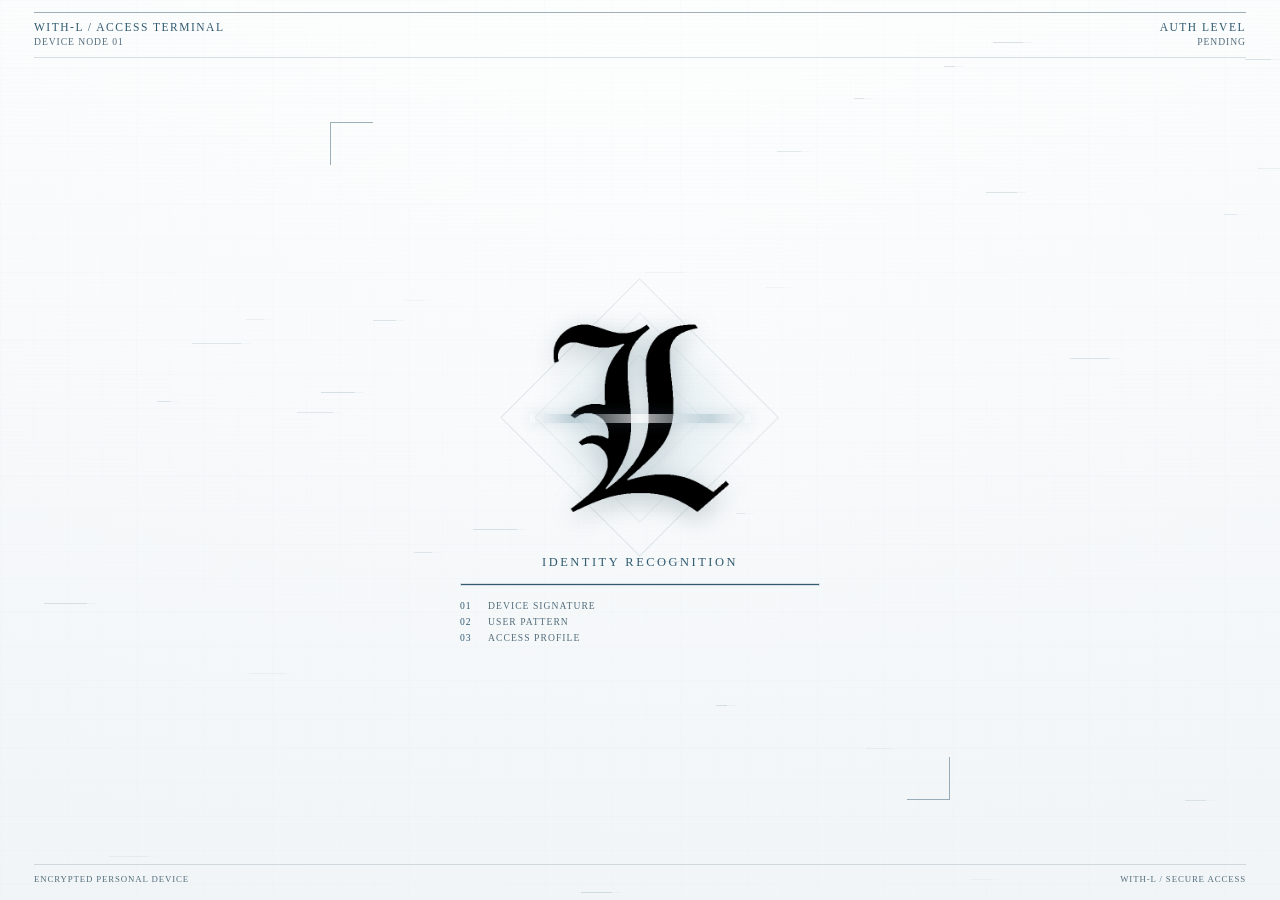
==== commit 706231c8: "Update index.html" ====
--- a/plus/index.html
+++ b/plus/index.html
@@ -55,6 +55,38 @@
         <p><span>02</span> USER PATTERN</p>
         <p><span>03</span> ACCESS PROFILE</p>
       </div>
+
+      <form id="authAccessForm" class="auth-step auth-access-step" hidden novalidate>
+        <p class="auth-access-kicker">LIMITED ACCESS</p>
+        <label for="authAccessCode" class="auth-message">
+          この端末は限定公開されています。<br>
+          アクセスコードを入力してください。
+        </label>
+        <p class="auth-input-note">A–Z / CASE SENSITIVE</p>
+        <div class="auth-access-field">
+          <span class="auth-access-prefix" aria-hidden="true">&gt;</span>
+          <input
+            id="authAccessCode"
+            class="auth-passcode auth-access-input"
+            type="password"
+            autocomplete="off"
+            autocapitalize="characters"
+            spellcheck="false"
+            maxlength="32"
+            placeholder="ACCESS CODE"
+            aria-label="限定アクセスコード"
+          >
+          <button
+            id="authAccessReveal"
+            class="auth-access-reveal"
+            type="button"
+            aria-label="アクセスコードを表示"
+            aria-pressed="false"
+          >VIEW</button>
+        </div>
+        <button class="auth-button auth-button-wide" type="submit">AUTHORIZE</button>
+        <p id="authAccessError" class="auth-error" role="alert"></p>
+      </form>
 
       <div id="authIntro" class="auth-step" hidden>
         <p class="auth-message">
--- a/plus/style.css
+++ b/plus/style.css
@@ -3733,3 +3733,26 @@
 body:not(.plus-ready) .plus-mode-button::after {
   border-color: var(--accent);
 }
+
+
+/* 年齢入力 */
+.auth-age-field {
+  position: relative;
+}
+
+.auth-age-field .auth-age-input {
+  padding-right: 70px;
+  letter-spacing: 0.18em;
+}
+
+.auth-age-field > span {
+  position: absolute;
+  top: 50%;
+  right: 18px;
+  color: var(--muted);
+  font-family: var(--font-display);
+  font-size: 0.58rem;
+  letter-spacing: 0.14em;
+  transform: translateY(-50%);
+  pointer-events: none;
+}
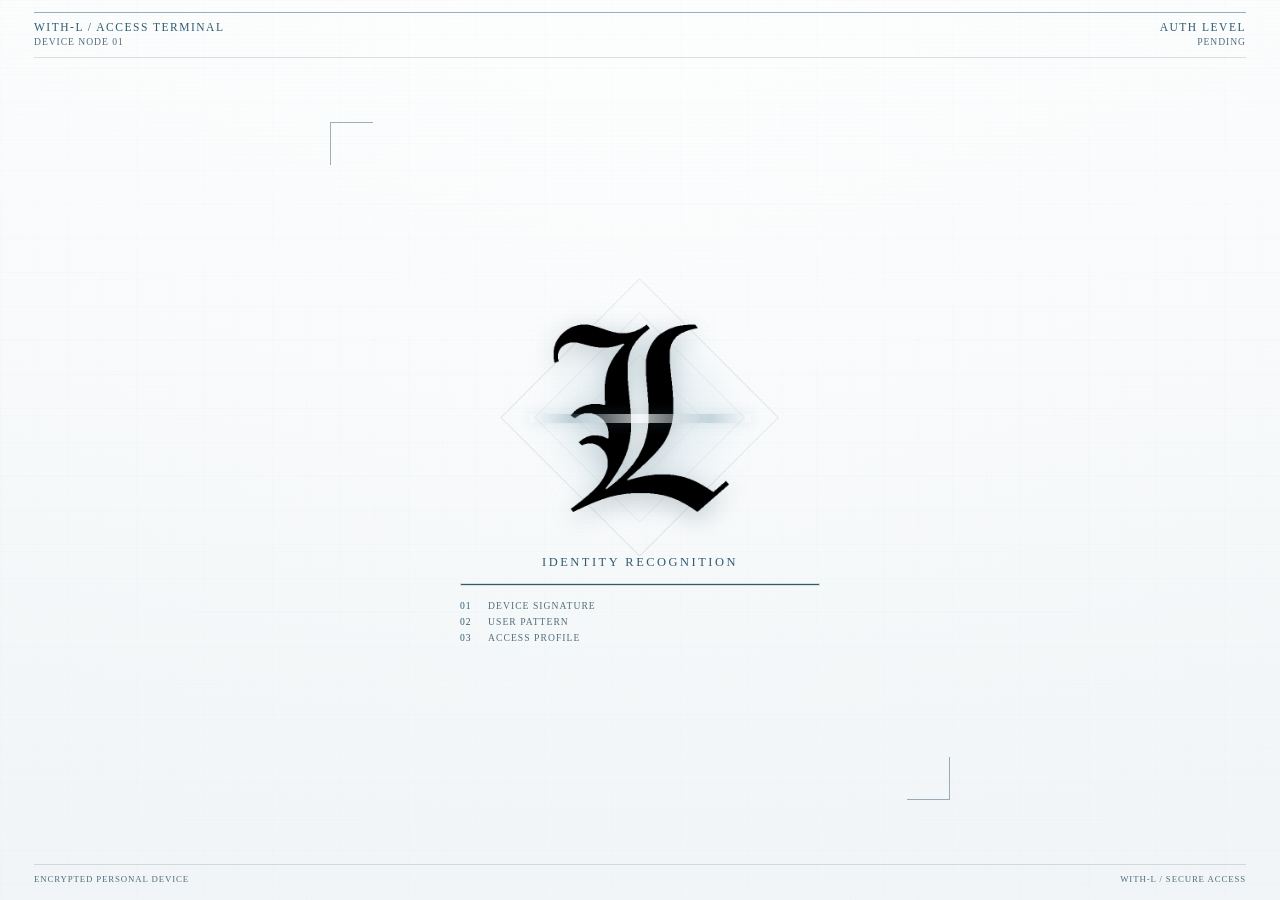
==== commit e39c2208: "Update index.html" ====
--- a/plus/index.html
+++ b/plus/index.html
@@ -340,32 +340,76 @@
 
       <section id="bathScreen" class="bath-screen" aria-label="一緒にお風呂" hidden>
         <div class="bath-status">
-          <span>BATH SESSION</span>
-          <span id="bathTemperatureLabel">40°C</span>
+          <span id="bathStatusLabel">BATH SESSION</span>
+          <span id="bathStateLabel">READY</span>
         </div>
 
         <div class="bath-time-block">
           <time id="bathTime" datetime="PT0S">00:00</time>
-          <span>ELAPSED BATH TIME</span>
-        </div>
-
-        <fieldset class="bath-temperature">
-          <legend>WATER TEMPERATURE</legend>
-          <div class="bath-temperature-grid">
-            <label><input type="radio" name="bathTemperature" value="38"><span>38℃</span></label>
-            <label><input type="radio" name="bathTemperature" value="39"><span>39℃</span></label>
-            <label><input type="radio" name="bathTemperature" value="40" checked><span>40℃</span></label>
-            <label><input type="radio" name="bathTemperature" value="41"><span>41℃</span></label>
-            <label><input type="radio" name="bathTemperature" value="42"><span>42℃</span></label>
-          </div>
-        </fieldset>
-
-        <div class="bath-controls">
-          <button id="bathStartButton" class="training-primary-button" type="button">START / 入浴開始</button>
-          <button id="bathEndButton" class="training-sub-button" type="button" disabled>END / 入浴終了</button>
-        </div>
-
-        <p class="training-safety-note">のぼせないよう、水分を取りながら使用してください。</p>
+          <span id="bathTimeCaption">ELAPSED BATH TIME</span>
+        </div>
+
+        <div class="bath-action-grid">
+          <button id="bathSoakButton" class="bath-action-button bath-action-soak" type="button">
+            <span class="bath-action-icon" aria-hidden="true">
+              <svg viewBox="0 0 24 24">
+                <path d="M4 11.5h16v3.2A4.3 4.3 0 0 1 15.7 19H8.3A4.3 4.3 0 0 1 4 14.7Z"></path>
+                <path d="M7 11.5V8.8A2.8 2.8 0 0 1 9.8 6h.7"></path>
+                <path d="M14.5 5.2c-.8-.9.8-1.5 0-2.5"></path>
+                <path d="M18 6.2c-.8-.9.8-1.5 0-2.5"></path>
+              </svg>
+            </span>
+            <span>湯船に浸かる</span>
+          </button>
+
+          <button id="bathHairButton" class="bath-action-button bath-action-hair" type="button">
+            <span class="bath-action-icon" aria-hidden="true">
+              <svg viewBox="0 0 24 24">
+                <path d="M5 8.5h8.2a3.8 3.8 0 0 1 0 7.6H9.5"></path>
+                <path d="M5 6v12"></path>
+                <path d="M15.7 9.3 20 7.4M16.7 12h4.7M15.7 14.7 20 16.6"></path>
+              </svg>
+            </span>
+            <span>髪を乾かす</span>
+          </button>
+
+          <button id="bathHydrationButton" class="bath-action-button bath-action-hydration" type="button">
+            <span class="bath-action-icon" aria-hidden="true">
+              <svg viewBox="0 0 24 24">
+                <path d="M12 3.5c3.2 4.2 5.2 6.6 5.2 9.4A5.2 5.2 0 0 1 6.8 13c0-2.8 2-5.2 5.2-9.5Z"></path>
+                <path d="M9.5 15.2c.8.9 1.6 1.3 2.7 1.3"></path>
+              </svg>
+            </span>
+            <span>水分補給</span>
+          </button>
+
+          <button id="bathSkincareButton" class="bath-action-button bath-action-skincare" type="button">
+            <span class="bath-action-icon" aria-hidden="true">
+              <svg viewBox="0 0 24 24">
+                <path d="M9 4h6v3H9Z"></path>
+                <path d="M8 7h8l1 3v9H7v-9Z"></path>
+                <path d="M10 12h4"></path>
+                <path d="M19 5v3M17.5 6.5h3"></path>
+              </svg>
+            </span>
+            <span>スキンケア</span>
+          </button>
+
+          <button id="bathFinishButton" class="bath-action-button bath-action-finish" type="button">
+            <span class="bath-action-icon" aria-hidden="true">
+              <svg viewBox="0 0 24 24">
+                <path d="M5 5h10v14H5Z"></path>
+                <path d="M15 12h5"></path>
+                <path d="m18 9 3 3-3 3"></path>
+              </svg>
+            </span>
+            <span>おしまい</span>
+          </button>
+        </div>
+
+        <p class="training-safety-note">
+          のぼせないよう、水分を取りながら使用してください。
+        </p>
       </section>
 
 
--- a/plus/style.css
+++ b/plus/style.css
@@ -3756,3 +3756,136 @@
   transform: translateY(-50%);
   pointer-events: none;
 }
+
+
+/* =========================================================
+   LIMITED ACCESS CODE
+   ========================================================= */
+.auth-access-step {
+  position: relative;
+}
+
+.auth-access-step::before {
+  content: "SECURE GATE / 00";
+  display: block;
+  margin-bottom: 16px;
+  color: var(--muted);
+  font-family: var(--font-display);
+  font-size: 0.49rem;
+  letter-spacing: 0.18em;
+}
+
+.auth-access-kicker {
+  margin: 0 0 12px;
+  color: var(--accent-dark);
+  font-family: var(--font-display);
+  font-size: clamp(0.70rem, 2.5vw, 0.86rem);
+  letter-spacing: 0.24em;
+  text-indent: 0.24em;
+}
+
+.auth-access-field {
+  position: relative;
+  display: grid;
+  grid-template-columns: 28px minmax(0, 1fr) 58px;
+  align-items: center;
+  min-height: 62px;
+  border: 1px solid var(--line);
+  background:
+    linear-gradient(90deg, rgba(73, 115, 136, 0.055) 1px, transparent 1px),
+    rgba(255, 255, 255, 0.72);
+  background-size: 13px 100%;
+  box-shadow:
+    0 7px 18px rgba(47, 75, 89, 0.09),
+    inset 0 0 0 3px rgba(255, 255, 255, 0.58);
+  overflow: hidden;
+}
+
+.auth-access-field::after {
+  content: "";
+  position: absolute;
+  right: 0;
+  bottom: 0;
+  left: 0;
+  height: 1px;
+  opacity: 0.46;
+  background: linear-gradient(to right, transparent, var(--accent-dark), transparent);
+  animation: accessLinePulse 1.8s ease-in-out infinite;
+}
+
+.auth-access-prefix {
+  color: var(--accent-dark);
+  font-family: var(--font-ui);
+  font-size: 0.95rem;
+  text-align: center;
+  animation: cursorBlink 0.82s steps(1) infinite;
+}
+
+.auth-access-input {
+  height: 60px;
+  padding: 0 6px;
+  border: 0;
+  background: transparent;
+  box-shadow: none;
+  font-family: var(--font-ui);
+  font-size: clamp(0.94rem, 4vw, 1.12rem);
+  letter-spacing: 0.18em;
+  text-align: left;
+}
+
+.auth-access-input:focus {
+  border: 0;
+  box-shadow: none;
+}
+
+.auth-access-input::placeholder {
+  color: rgba(83, 109, 123, 0.48);
+  letter-spacing: 0.14em;
+}
+
+.auth-access-reveal {
+  position: relative;
+  z-index: 2;
+  height: 30px;
+  margin-right: 8px;
+  padding: 0;
+  color: var(--muted);
+  border: 1px solid var(--line-soft);
+  background: rgba(255, 255, 255, 0.60);
+  font-family: var(--font-display);
+  font-size: 0.48rem;
+  letter-spacing: 0.10em;
+  cursor: pointer;
+}
+
+.auth-access-reveal[aria-pressed="true"] {
+  color: var(--accent-dark);
+  border-color: var(--line);
+  background: rgba(226, 239, 245, 0.90);
+}
+
+.auth-access-step.is-rejected .auth-access-field {
+  border-color: rgba(142, 64, 81, 0.58);
+  animation: accessReject 340ms steps(2);
+}
+
+.auth-access-step.is-authorized .auth-access-field {
+  border-color: var(--accent-dark);
+  box-shadow:
+    0 0 0 1px rgba(49, 91, 112, 0.18),
+    0 0 22px rgba(100, 135, 154, 0.18),
+    inset 0 0 0 3px rgba(255, 255, 255, 0.64);
+}
+
+@keyframes accessLinePulse {
+  0%, 100% { opacity: 0.18; transform: scaleX(0.45); }
+  50% { opacity: 0.72; transform: scaleX(1); }
+}
+
+@keyframes accessReject {
+  0% { transform: translateX(0); }
+  25% { transform: translateX(-6px); }
+  50% { transform: translateX(6px); }
+  75% { transform: translateX(-3px); }
+  100% { transform: translateX(0); }
+}
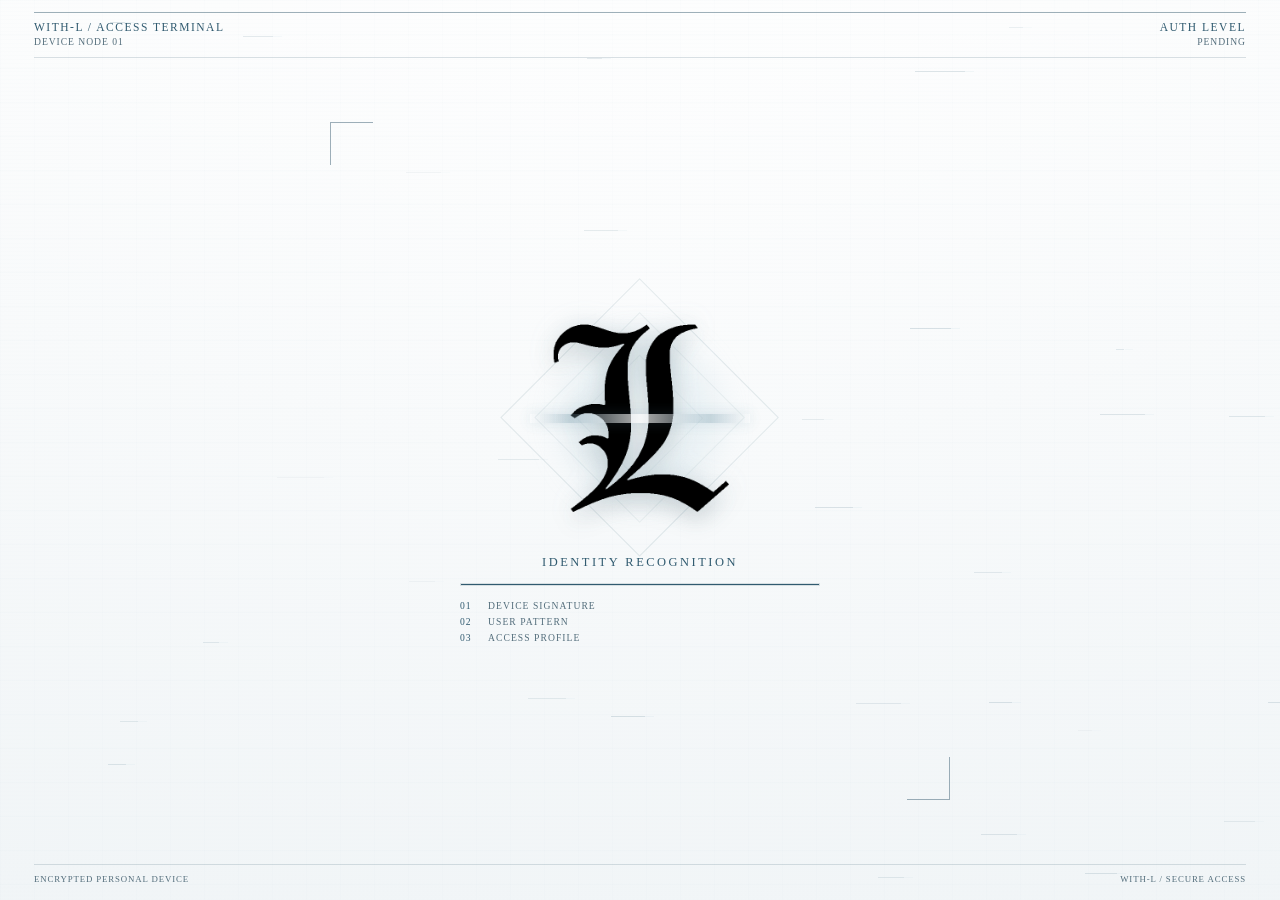
==== commit 1affc6b7: "Update index.html" ====
--- a/plus/index.html
+++ b/plus/index.html
@@ -26,7 +26,7 @@
 
   <link rel="apple-touch-icon" href="../apple-touch-icon.png">
   <link rel="icon" type="image/png" href="../apple-touch-icon.png">
-  <link rel="stylesheet" href="./style.css">
+  <link rel="stylesheet" href="./style.css?v=20260806-v1-verified">
 </head>
 
 <body class="private-edition auth-locked">
@@ -664,6 +664,6 @@
     </div>
   </section>
 
-  <script src="./script.js"></script>
+  <script src="./script.js?v=20260806-v1-verified"></script>
 </body>
 </html>
--- a/plus/style.css
+++ b/plus/style.css
@@ -3682,20 +3682,6 @@
 .plus-rewrite-target { animation:plusButtonRewrite 640ms steps(4); }
 .mode-label.is-corrupted { font-family:var(--font-ui); letter-spacing:.12em; }
 
-.bath-screen { padding:10px; border:1px solid var(--line-soft); background:rgba(255,255,255,.56); box-shadow:0 4px 14px rgba(72,99,114,.07); animation:trainingViewIn 220ms ease both; }
-.bath-status { display:flex; justify-content:space-between; color:var(--muted); font-family:var(--font-display); font-size:.5rem; letter-spacing:.13em; }
-.bath-time-block { display:grid; place-items:center; min-height:118px; text-align:center; }
-.bath-time-block time { color:var(--accent-dark); font-family:var(--font-ui); font-size:clamp(3rem,14vw,4.65rem); font-weight:300; letter-spacing:.035em; }
-.bath-time-block span { color:var(--muted); font-family:var(--font-display); font-size:.49rem; letter-spacing:.18em; }
-.bath-temperature { margin:0 0 10px; padding:10px; border:1px solid var(--line-soft); }
-.bath-temperature legend { padding:0 7px; color:var(--muted); font-family:var(--font-display); font-size:.46rem; letter-spacing:.14em; }
-.bath-temperature-grid { display:grid; grid-template-columns:repeat(5,minmax(0,1fr)); gap:5px; }
-.bath-temperature-grid input { position:absolute; opacity:0; pointer-events:none; }
-.bath-temperature-grid span { display:grid; place-items:center; min-height:38px; color:var(--muted); border:1px solid var(--line-soft); background:rgba(255,255,255,.64); font-family:var(--font-ui); font-size:.72rem; cursor:pointer; }
-.bath-temperature-grid input:checked + span { color:#f8fbfc; border-color:#4f8197; background:#4f8197; }
-.bath-controls { display:grid; grid-template-columns:1fr 1fr; gap:7px; }
-.bath-controls button:disabled { opacity:.42; cursor:not-allowed; }
-
 @keyframes authScan{from{transform:translateY(0)}to{transform:translateY(128vh)}}
 @keyframes authLogoRead{from{transform:translateY(-180px)}to{transform:translateY(180px)}}
 @keyframes authProgress{0%{width:0}36%{width:31%}68%{width:74%}88%{width:86%}100%{width:100%}}
@@ -3889,3 +3875,192 @@
   75% { transform: translateX(-3px); }
   100% { transform: translateX(0); }
 }
+
+
+/* =========================================================
+   BATH CARE MODE
+   ========================================================= */
+
+.bath-screen {
+  padding: 10px;
+  border: 1px solid var(--line-soft);
+  background:
+    linear-gradient(
+      145deg,
+      rgba(255, 255, 255, 0.78),
+      rgba(230, 241, 246, 0.66)
+    );
+  box-shadow:
+    0 4px 14px rgba(72, 99, 114, 0.07),
+    inset 0 0 0 3px rgba(255, 255, 255, 0.42);
+  animation: trainingViewIn 220ms ease both;
+}
+
+.bath-status {
+  display: flex;
+  justify-content: space-between;
+  gap: 12px;
+  padding: 1px 1px 8px;
+  color: var(--muted);
+  border-bottom: 1px solid var(--line-soft);
+  font-family: var(--font-display);
+  font-size: 0.50rem;
+  letter-spacing: 0.14em;
+}
+
+.bath-time-block {
+  display: grid;
+  place-items: center;
+  min-height: 98px;
+  padding: 9px 0 10px;
+  text-align: center;
+}
+
+.bath-time-block time {
+  color: var(--accent-dark);
+  font-family: var(--font-ui);
+  font-size: clamp(2.9rem, 13vw, 4.35rem);
+  font-weight: 300;
+  font-variant-numeric: tabular-nums;
+  letter-spacing: 0.04em;
+  line-height: 0.95;
+}
+
+.bath-time-block span {
+  margin-top: 8px;
+  color: var(--muted);
+  font-family: var(--font-display);
+  font-size: 0.48rem;
+  letter-spacing: 0.17em;
+}
+
+.bath-action-grid {
+  display: grid;
+  grid-template-columns: repeat(2, minmax(0, 1fr));
+  gap: 7px;
+}
+
+.bath-action-button {
+  position: relative;
+  display: grid;
+  grid-template-columns: 29px minmax(0, 1fr);
+  align-items: center;
+  min-height: 52px;
+  padding: 7px 10px;
+  color: var(--ink);
+  border: 1px solid var(--line-soft);
+  background: rgba(255, 255, 255, 0.74);
+  box-shadow: 0 4px 12px rgba(72, 99, 114, 0.07);
+  font-size: clamp(0.82rem, 3.1vw, 0.96rem);
+  letter-spacing: 0.025em;
+  text-align: left;
+  cursor: pointer;
+  transition:
+    border-color 160ms ease,
+    background 160ms ease,
+    transform 160ms ease,
+    box-shadow 160ms ease;
+}
+
+.bath-action-button::before,
+.bath-action-button::after {
+  content: "";
+  position: absolute;
+  width: 11px;
+  height: 11px;
+  pointer-events: none;
+}
+
+.bath-action-button::before {
+  top: 4px;
+  left: 4px;
+  border-top: 1px solid currentColor;
+  border-left: 1px solid currentColor;
+  opacity: 0.42;
+}
+
+.bath-action-button::after {
+  right: 4px;
+  bottom: 4px;
+  border-right: 1px solid currentColor;
+  border-bottom: 1px solid currentColor;
+  opacity: 0.42;
+}
+
+.bath-action-button:hover,
+.bath-action-button:active {
+  transform: translateY(-1px);
+  box-shadow: 0 7px 18px rgba(72, 99, 114, 0.12);
+}
+
+.bath-action-button.is-active {
+  border-color: #4d7d94;
+  background: rgba(222, 239, 247, 0.92);
+  box-shadow:
+    0 0 0 2px rgba(79, 128, 151, 0.07),
+    0 6px 18px rgba(72, 111, 132, 0.12);
+}
+
+.bath-action-icon {
+  display: grid;
+  place-items: center;
+  width: 26px;
+  height: 26px;
+}
+
+.bath-action-icon svg {
+  width: 22px;
+  height: 22px;
+  fill: none;
+  stroke: currentColor;
+  stroke-width: 1.35;
+  stroke-linecap: round;
+  stroke-linejoin: round;
+}
+
+.bath-action-soak {
+  color: #4d7d94;
+  border-color: rgba(77, 125, 148, 0.34);
+  background: rgba(230, 242, 247, 0.76);
+}
+
+.bath-action-hair {
+  color: #86677b;
+  border-color: rgba(134, 103, 123, 0.30);
+  background: rgba(244, 235, 240, 0.72);
+}
+
+.bath-action-hydration {
+  color: #527f91;
+  border-color: rgba(82, 127, 145, 0.30);
+  background: rgba(232, 243, 247, 0.72);
+}
+
+.bath-action-skincare {
+  color: #9a7081;
+  border-color: rgba(154, 112, 129, 0.28);
+  background: rgba(248, 238, 242, 0.72);
+}
+
+.bath-action-finish {
+  grid-column: 1 / -1;
+  justify-content: center;
+  color: var(--muted);
+  border-color: var(--line);
+  background: rgba(255, 255, 255, 0.56);
+  text-align: center;
+}
+
+.bath-action-finish .bath-action-icon {
+  justify-self: end;
+}
+
+@media (max-width: 380px) {
+  .bath-action-grid {
+    grid-template-columns: 1fr;
+  }
+
+  .bath-action-finish {
+    grid-column: auto;
+  }
+}
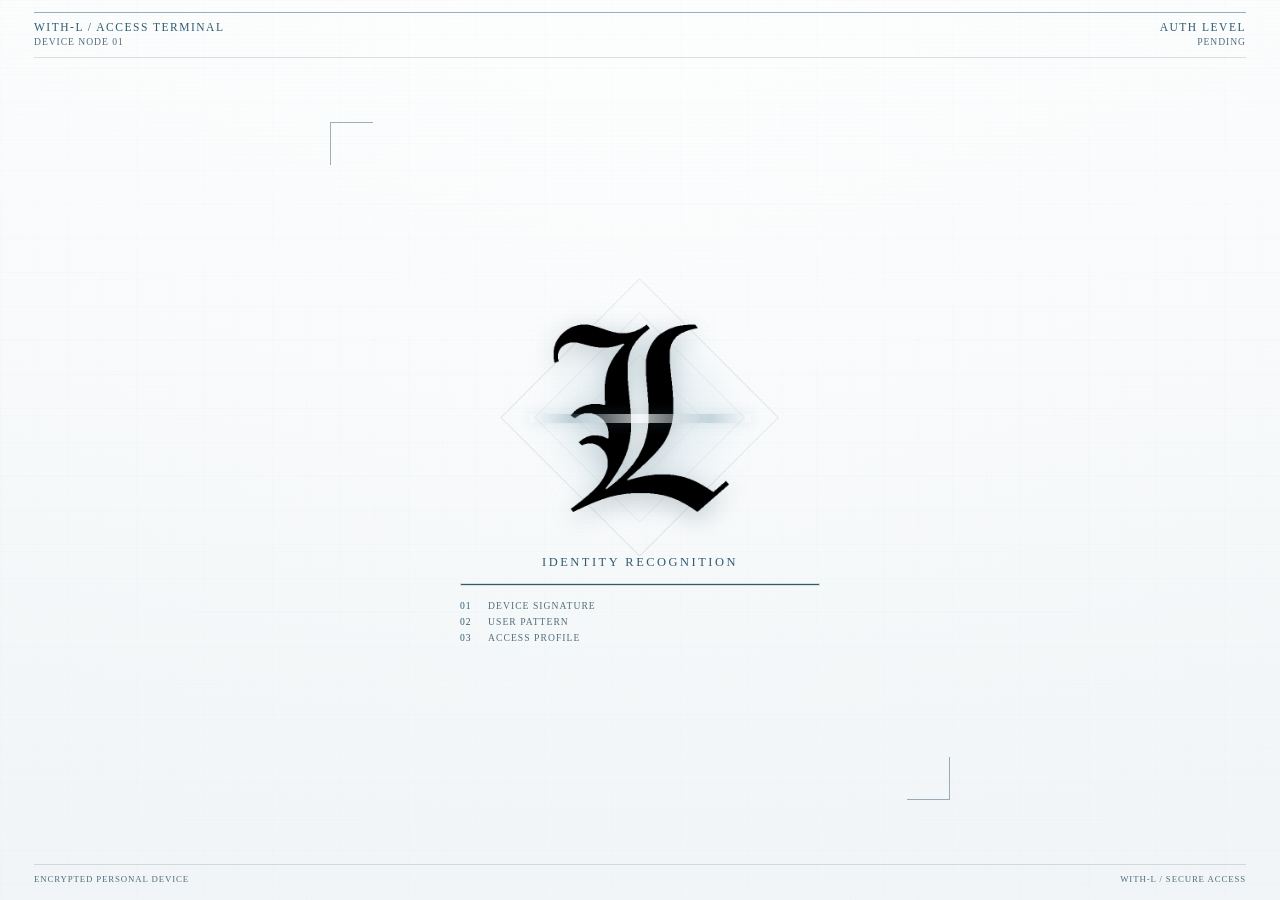
==== commit cfe7ae48: "Update index.html" ====
--- a/plus/index.html
+++ b/plus/index.html
@@ -26,7 +26,7 @@
 
   <link rel="apple-touch-icon" href="../apple-touch-icon.png">
   <link rel="icon" type="image/png" href="../apple-touch-icon.png">
-  <link rel="stylesheet" href="./style.css?v=20260806-v1-verified">
+  <link rel="stylesheet" href="./style.css?v=20260807-v2">
 </head>
 
 <body class="private-edition auth-locked">
@@ -664,6 +664,14 @@
     </div>
   </section>
 
-  <script src="./script.js?v=20260806-v1-verified"></script>
+  <script src="./js/utils.js?v=20260807-v2"></script>
+  <script src="./data/dialogues.js?v=20260807-v2"></script>
+  <script src="./js/sleep.js?v=20260807-v2"></script>
+  <script src="./js/private.js?v=20260807-v2"></script>
+  <script src="./js/bath.js?v=20260807-v2"></script>
+  <script src="./js/home.js?v=20260807-v2"></script>
+  <script src="./js/training.js?v=20260807-v2"></script>
+  <script src="./js/main.js?v=20260807-v2"></script>
+  <script src="./js/auth.js?v=20260807-v2"></script>
 </body>
 </html>
--- a/plus/style.css
+++ b/plus/style.css
@@ -3721,29 +3721,6 @@
 }
 
 
-/* 年齢入力 */
-.auth-age-field {
-  position: relative;
-}
-
-.auth-age-field .auth-age-input {
-  padding-right: 70px;
-  letter-spacing: 0.18em;
-}
-
-.auth-age-field > span {
-  position: absolute;
-  top: 50%;
-  right: 18px;
-  color: var(--muted);
-  font-family: var(--font-display);
-  font-size: 0.58rem;
-  letter-spacing: 0.14em;
-  transform: translateY(-50%);
-  pointer-events: none;
-}
-
-
 /* =========================================================
    LIMITED ACCESS CODE
    ========================================================= */
@@ -4064,3 +4041,47 @@
     grid-column: auto;
   }
 }
+
+
+/* =========================================================
+   FINAL ALIGNMENT FIX / AGE INPUT
+   ========================================================= */
+.auth-age-field {
+  position: relative;
+  display: flex;
+  justify-content: center;
+  width: min(100%, 360px);
+  margin: 0 auto;
+}
+
+.auth-age-field .auth-age-input {
+  width: min(100%, 220px);
+  padding-right: 0;
+  padding-left: 0;
+  text-align: center;
+  text-indent: 0.18em;
+  letter-spacing: 0.18em;
+}
+
+.auth-age-field > span {
+  position: absolute;
+  top: 50%;
+  right: auto;
+  left: calc(50% + 78px);
+  color: var(--muted);
+  font-family: var(--font-display);
+  font-size: 0.58rem;
+  letter-spacing: 0.14em;
+  transform: translateY(-50%);
+  pointer-events: none;
+}
+
+@media (max-width: 380px) {
+  .auth-age-field .auth-age-input {
+    width: 190px;
+  }
+
+  .auth-age-field > span {
+    left: calc(50% + 67px);
+  }
+}
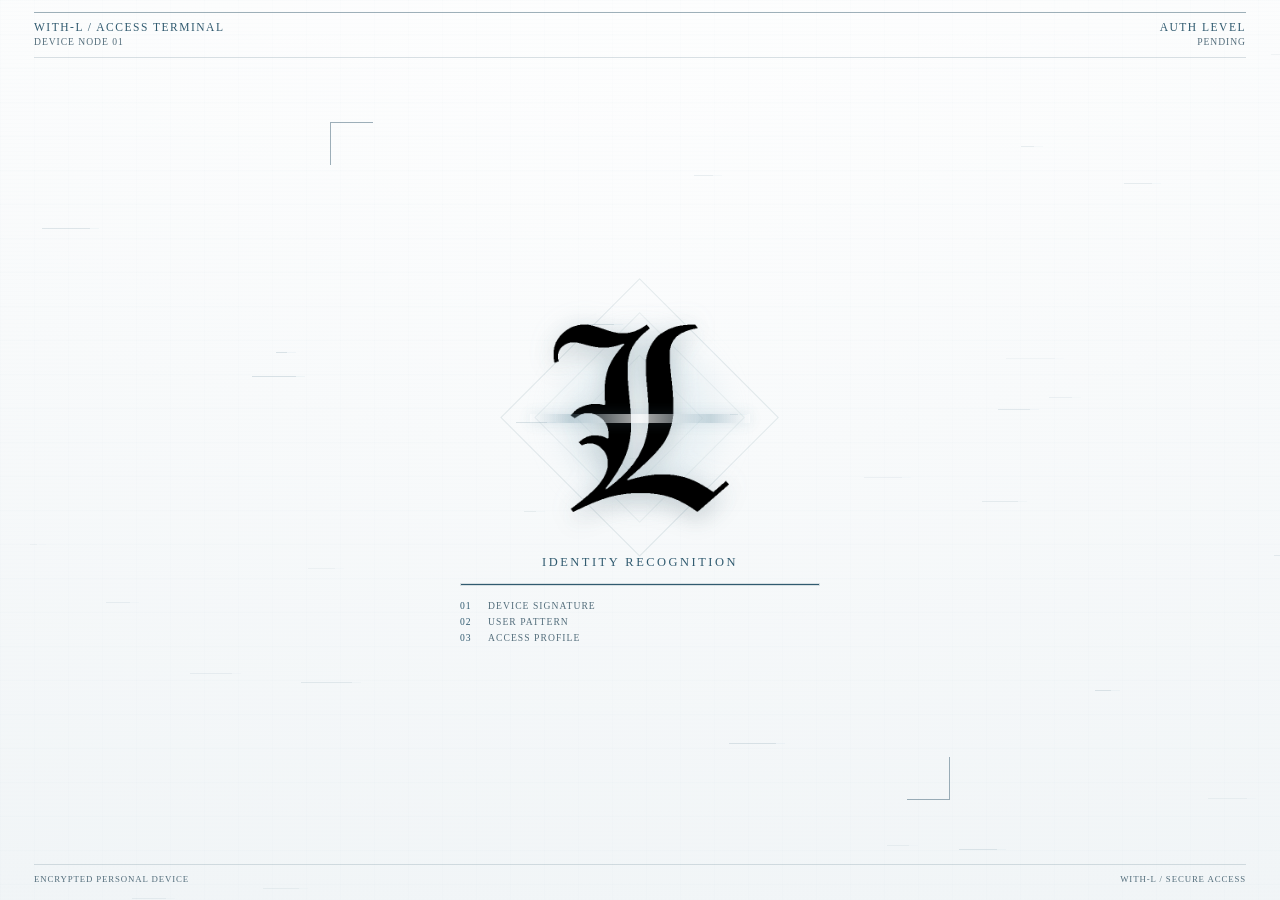
==== commit 5da65a6e: "Update index.html" ====
--- a/plus/index.html
+++ b/plus/index.html
@@ -1,4 +1,4 @@
-<!DOCTYPE html>
+ <!DOCTYPE html>
 <html lang="ja">
 <head>
 
@@ -26,7 +26,7 @@
 
   <link rel="apple-touch-icon" href="../apple-touch-icon.png">
   <link rel="icon" type="image/png" href="../apple-touch-icon.png">
-  <link rel="stylesheet" href="./style.css?v=20260807-v2">
+  <link rel="stylesheet" href="./style.css?v=20260807-bathfix3">
 </head>
 
 <body class="private-edition auth-locked">
@@ -349,61 +349,25 @@
           <span id="bathTimeCaption">ELAPSED BATH TIME</span>
         </div>
 
-        <div class="bath-action-grid">
-          <button id="bathSoakButton" class="bath-action-button bath-action-soak" type="button">
-            <span class="bath-action-icon" aria-hidden="true">
-              <svg viewBox="0 0 24 24">
-                <path d="M4 11.5h16v3.2A4.3 4.3 0 0 1 15.7 19H8.3A4.3 4.3 0 0 1 4 14.7Z"></path>
-                <path d="M7 11.5V8.8A2.8 2.8 0 0 1 9.8 6h.7"></path>
-                <path d="M14.5 5.2c-.8-.9.8-1.5 0-2.5"></path>
-                <path d="M18 6.2c-.8-.9.8-1.5 0-2.5"></path>
-              </svg>
-            </span>
-            <span>湯船に浸かる</span>
-          </button>
-
-          <button id="bathHairButton" class="bath-action-button bath-action-hair" type="button">
-            <span class="bath-action-icon" aria-hidden="true">
-              <svg viewBox="0 0 24 24">
-                <path d="M5 8.5h8.2a3.8 3.8 0 0 1 0 7.6H9.5"></path>
-                <path d="M5 6v12"></path>
-                <path d="M15.7 9.3 20 7.4M16.7 12h4.7M15.7 14.7 20 16.6"></path>
-              </svg>
-            </span>
-            <span>髪を乾かす</span>
-          </button>
-
-          <button id="bathHydrationButton" class="bath-action-button bath-action-hydration" type="button">
-            <span class="bath-action-icon" aria-hidden="true">
-              <svg viewBox="0 0 24 24">
-                <path d="M12 3.5c3.2 4.2 5.2 6.6 5.2 9.4A5.2 5.2 0 0 1 6.8 13c0-2.8 2-5.2 5.2-9.5Z"></path>
-                <path d="M9.5 15.2c.8.9 1.6 1.3 2.7 1.3"></path>
-              </svg>
-            </span>
-            <span>水分補給</span>
-          </button>
-
-          <button id="bathSkincareButton" class="bath-action-button bath-action-skincare" type="button">
-            <span class="bath-action-icon" aria-hidden="true">
-              <svg viewBox="0 0 24 24">
-                <path d="M9 4h6v3H9Z"></path>
-                <path d="M8 7h8l1 3v9H7v-9Z"></path>
-                <path d="M10 12h4"></path>
-                <path d="M19 5v3M17.5 6.5h3"></path>
-              </svg>
-            </span>
-            <span>スキンケア</span>
-          </button>
-
-          <button id="bathFinishButton" class="bath-action-button bath-action-finish" type="button">
-            <span class="bath-action-icon" aria-hidden="true">
-              <svg viewBox="0 0 24 24">
-                <path d="M5 5h10v14H5Z"></path>
-                <path d="M15 12h5"></path>
-                <path d="m18 9 3 3-3 3"></path>
-              </svg>
-            </span>
-            <span>おしまい</span>
+        <div class="action-grid bath-action-grid">
+          <button id="bathSoakButton" class="action-button" type="button">
+            <span id="bathSoakButtonLabel">湯船に浸かる</span>
+          </button>
+
+          <button id="bathHairButton" class="action-button" type="button">
+            髪を乾かす
+          </button>
+
+          <button id="bathHydrationButton" class="action-button" type="button">
+            水分補給
+          </button>
+
+          <button id="bathSkincareButton" class="action-button" type="button">
+            スキンケア
+          </button>
+
+          <button id="bathFinishButton" class="action-button is-wide" type="button">
+            おしまい
           </button>
         </div>
 
@@ -665,13 +629,13 @@
   </section>
 
   <script src="./js/utils.js?v=20260807-v2"></script>
-  <script src="./data/dialogues.js?v=20260807-v2"></script>
+  <script src="./data/dialogues.js?v=20260807-bathfix3"></script>
   <script src="./js/sleep.js?v=20260807-v2"></script>
   <script src="./js/private.js?v=20260807-v2"></script>
-  <script src="./js/bath.js?v=20260807-v2"></script>
+  <script src="./js/bath.js?v=20260807-bathfix3"></script>
   <script src="./js/home.js?v=20260807-v2"></script>
   <script src="./js/training.js?v=20260807-v2"></script>
-  <script src="./js/main.js?v=20260807-v2"></script>
+  <script src="./js/main.js?v=20260807-bathfix3"></script>
   <script src="./js/auth.js?v=20260807-v2"></script>
 </body>
 </html>
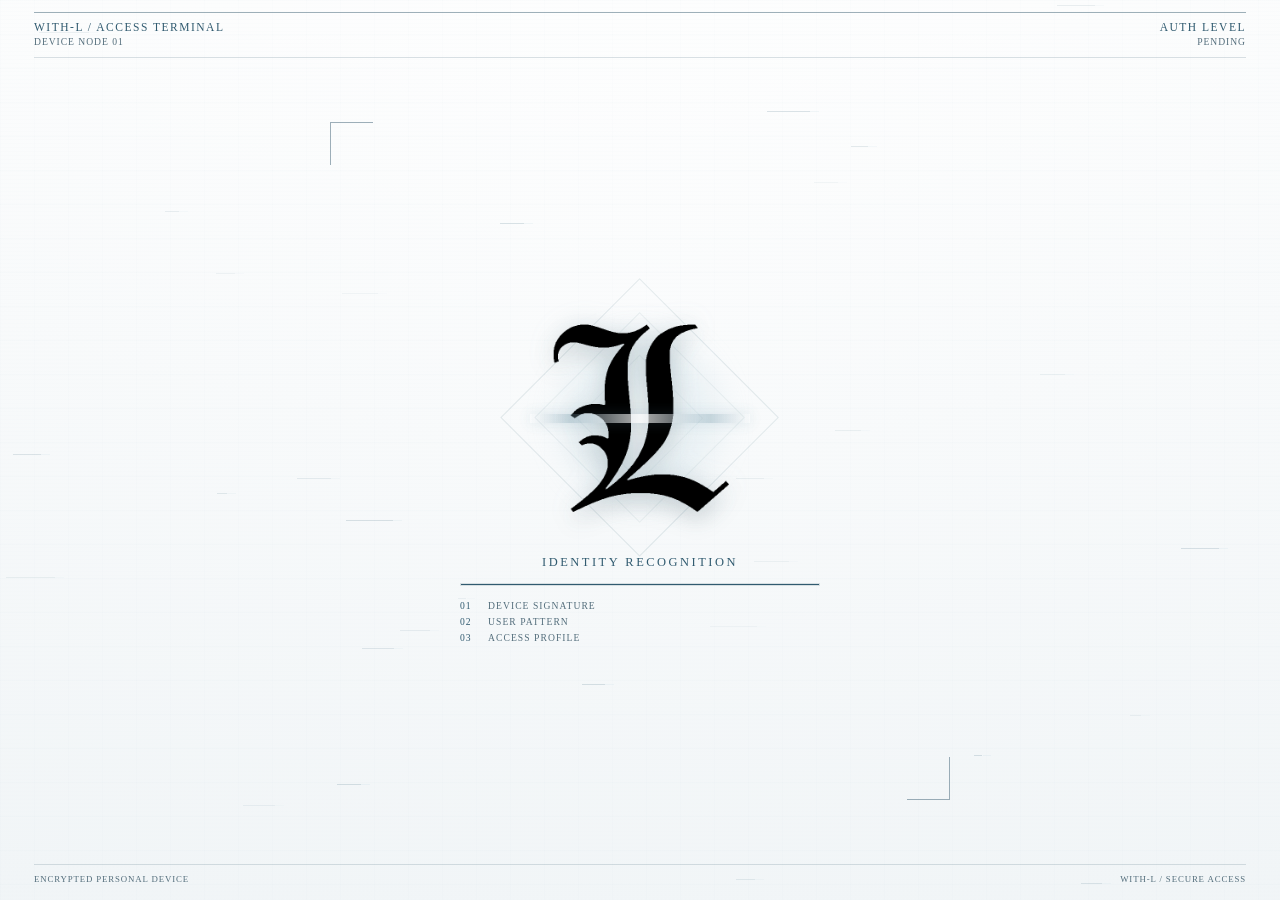
==== commit 432ae966: "Update index.html" ====
--- a/plus/index.html
+++ b/plus/index.html
@@ -1,4 +1,4 @@
- <!DOCTYPE html>
+<!DOCTYPE html>
 <html lang="ja">
 <head>
 
@@ -130,7 +130,7 @@
       </div>
 
       <form id="authPasscodeForm" class="auth-step" hidden novalidate>
-        <label for="authBirthYear" class="auth-message">最後にパスコードを入力してください。<br>パスコードは貴女の生まれ年です。</label>
+        <label for="authBirthYear" class="auth-message">最後にパスコードを入力してください。<br>……パスコードは貴女の生まれ年です。</label>
         <p class="auth-input-note">ENTER 4 DIGITS</p>
         <input id="authBirthYear" class="auth-passcode" type="text" inputmode="numeric" autocomplete="off" maxlength="4" pattern="[0-9]{4}" placeholder="••••" aria-label="生まれ年4桁">
         <button class="auth-button auth-button-wide" type="submit">VERIFY</button>
@@ -629,13 +629,13 @@
   </section>
 
   <script src="./js/utils.js?v=20260807-v2"></script>
-  <script src="./data/dialogues.js?v=20260807-bathfix3"></script>
+  <script src="./data/dialogues.js?v=20260807-latest-sync"></script>
   <script src="./js/sleep.js?v=20260807-v2"></script>
   <script src="./js/private.js?v=20260807-v2"></script>
   <script src="./js/bath.js?v=20260807-bathfix3"></script>
   <script src="./js/home.js?v=20260807-v2"></script>
   <script src="./js/training.js?v=20260807-v2"></script>
   <script src="./js/main.js?v=20260807-bathfix3"></script>
-  <script src="./js/auth.js?v=20260807-v2"></script>
+  <script src="./js/auth.js?v=20260807-latest-sync"></script>
 </body>
 </html>
--- a/plus/style.css
+++ b/plus/style.css
@@ -3861,15 +3861,8 @@
 .bath-screen {
   padding: 10px;
   border: 1px solid var(--line-soft);
-  background:
-    linear-gradient(
-      145deg,
-      rgba(255, 255, 255, 0.78),
-      rgba(230, 241, 246, 0.66)
-    );
-  box-shadow:
-    0 4px 14px rgba(72, 99, 114, 0.07),
-    inset 0 0 0 3px rgba(255, 255, 255, 0.42);
+  background: rgba(255, 255, 255, 0.56);
+  box-shadow: 0 4px 14px rgba(72, 99, 114, 0.07);
   animation: trainingViewIn 220ms ease both;
 }
 
@@ -3912,136 +3905,8 @@
 }
 
 .bath-action-grid {
-  display: grid;
-  grid-template-columns: repeat(2, minmax(0, 1fr));
-  gap: 7px;
-}
-
-.bath-action-button {
-  position: relative;
-  display: grid;
-  grid-template-columns: 29px minmax(0, 1fr);
-  align-items: center;
-  min-height: 52px;
-  padding: 7px 10px;
-  color: var(--ink);
-  border: 1px solid var(--line-soft);
-  background: rgba(255, 255, 255, 0.74);
-  box-shadow: 0 4px 12px rgba(72, 99, 114, 0.07);
-  font-size: clamp(0.82rem, 3.1vw, 0.96rem);
-  letter-spacing: 0.025em;
-  text-align: left;
-  cursor: pointer;
-  transition:
-    border-color 160ms ease,
-    background 160ms ease,
-    transform 160ms ease,
-    box-shadow 160ms ease;
-}
-
-.bath-action-button::before,
-.bath-action-button::after {
-  content: "";
-  position: absolute;
-  width: 11px;
-  height: 11px;
-  pointer-events: none;
-}
-
-.bath-action-button::before {
-  top: 4px;
-  left: 4px;
-  border-top: 1px solid currentColor;
-  border-left: 1px solid currentColor;
-  opacity: 0.42;
-}
-
-.bath-action-button::after {
-  right: 4px;
-  bottom: 4px;
-  border-right: 1px solid currentColor;
-  border-bottom: 1px solid currentColor;
-  opacity: 0.42;
-}
-
-.bath-action-button:hover,
-.bath-action-button:active {
-  transform: translateY(-1px);
-  box-shadow: 0 7px 18px rgba(72, 99, 114, 0.12);
-}
-
-.bath-action-button.is-active {
-  border-color: #4d7d94;
-  background: rgba(222, 239, 247, 0.92);
-  box-shadow:
-    0 0 0 2px rgba(79, 128, 151, 0.07),
-    0 6px 18px rgba(72, 111, 132, 0.12);
-}
-
-.bath-action-icon {
-  display: grid;
-  place-items: center;
-  width: 26px;
-  height: 26px;
-}
-
-.bath-action-icon svg {
-  width: 22px;
-  height: 22px;
-  fill: none;
-  stroke: currentColor;
-  stroke-width: 1.35;
-  stroke-linecap: round;
-  stroke-linejoin: round;
-}
-
-.bath-action-soak {
-  color: #4d7d94;
-  border-color: rgba(77, 125, 148, 0.34);
-  background: rgba(230, 242, 247, 0.76);
-}
-
-.bath-action-hair {
-  color: #86677b;
-  border-color: rgba(134, 103, 123, 0.30);
-  background: rgba(244, 235, 240, 0.72);
-}
-
-.bath-action-hydration {
-  color: #527f91;
-  border-color: rgba(82, 127, 145, 0.30);
-  background: rgba(232, 243, 247, 0.72);
-}
-
-.bath-action-skincare {
-  color: #9a7081;
-  border-color: rgba(154, 112, 129, 0.28);
-  background: rgba(248, 238, 242, 0.72);
-}
-
-.bath-action-finish {
-  grid-column: 1 / -1;
-  justify-content: center;
-  color: var(--muted);
-  border-color: var(--line);
-  background: rgba(255, 255, 255, 0.56);
-  text-align: center;
-}
-
-.bath-action-finish .bath-action-icon {
-  justify-self: end;
-}
-
-@media (max-width: 380px) {
-  .bath-action-grid {
-    grid-template-columns: 1fr;
-  }
-
-  .bath-action-finish {
-    grid-column: auto;
-  }
-}
-
+  margin-top: 2px;
+}
 
 /* =========================================================
    FINAL ALIGNMENT FIX / AGE INPUT
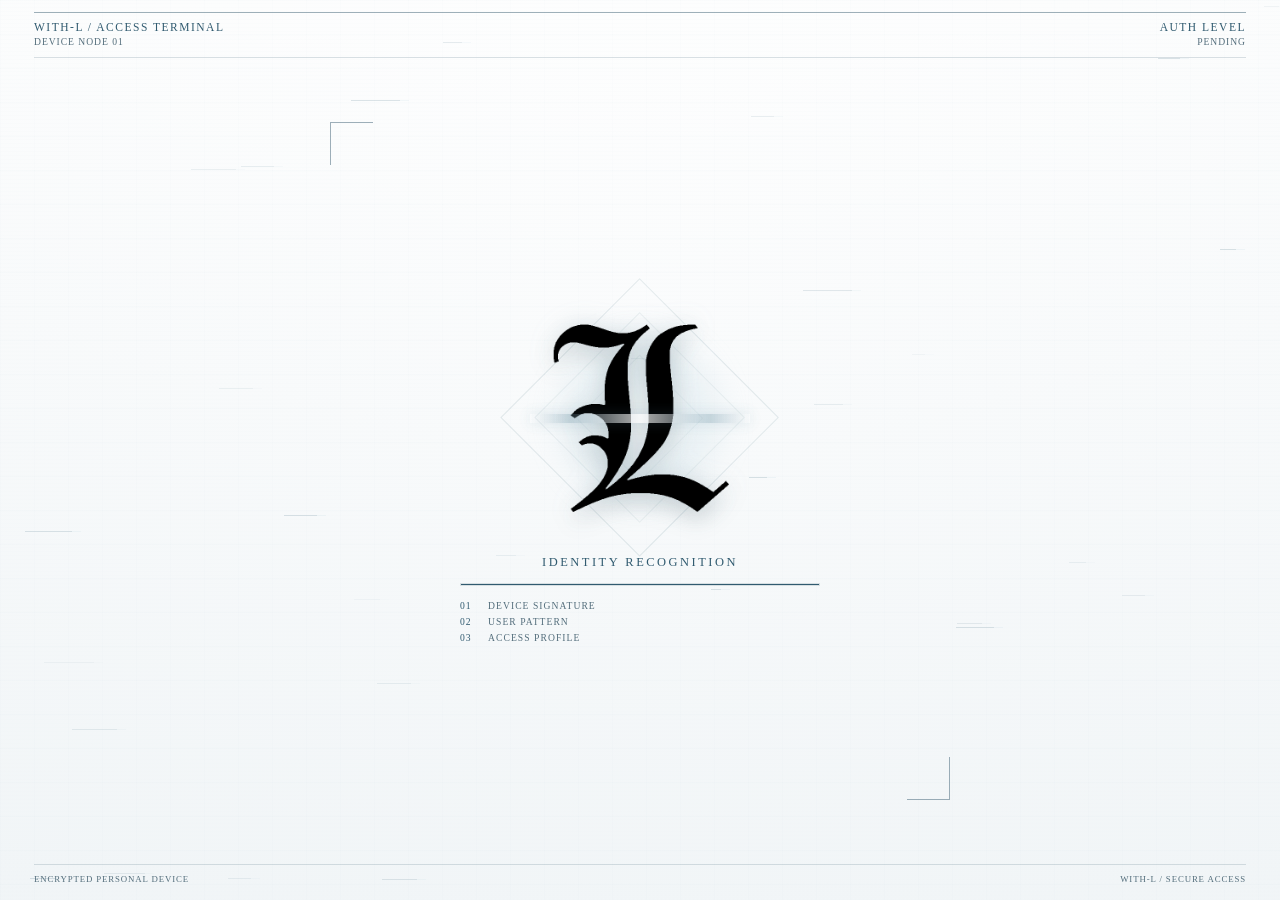
==== commit defb0eab: "Update index.html" ====
--- a/plus/index.html
+++ b/plus/index.html
@@ -26,7 +26,7 @@
 
   <link rel="apple-touch-icon" href="../apple-touch-icon.png">
   <link rel="icon" type="image/png" href="../apple-touch-icon.png">
-  <link rel="stylesheet" href="./style.css?v=20260807-bathfix3">
+  <link rel="stylesheet" href="./style.css?v=20260807-bath-final5">
 </head>
 
 <body class="private-edition auth-locked">
@@ -628,14 +628,14 @@
     </div>
   </section>
 
-  <script src="./js/utils.js?v=20260807-v2"></script>
-  <script src="./data/dialogues.js?v=20260807-latest-sync"></script>
+  <script src="./js/utils.js?v=20260807-bath-final5"></script>
+  <script src="./data/dialogues.js?v=20260807-bath-final5"></script>
   <script src="./js/sleep.js?v=20260807-v2"></script>
   <script src="./js/private.js?v=20260807-v2"></script>
-  <script src="./js/bath.js?v=20260807-bathfix3"></script>
+  <script src="./js/bath.js?v=20260807-bath-final5"></script>
   <script src="./js/home.js?v=20260807-v2"></script>
   <script src="./js/training.js?v=20260807-v2"></script>
-  <script src="./js/main.js?v=20260807-bathfix3"></script>
-  <script src="./js/auth.js?v=20260807-latest-sync"></script>
+  <script src="./js/main.js?v=20260807-bath-synced4"></script>
+  <script src="./js/auth.js?v=20260807-bath-synced4"></script>
 </body>
 </html>
